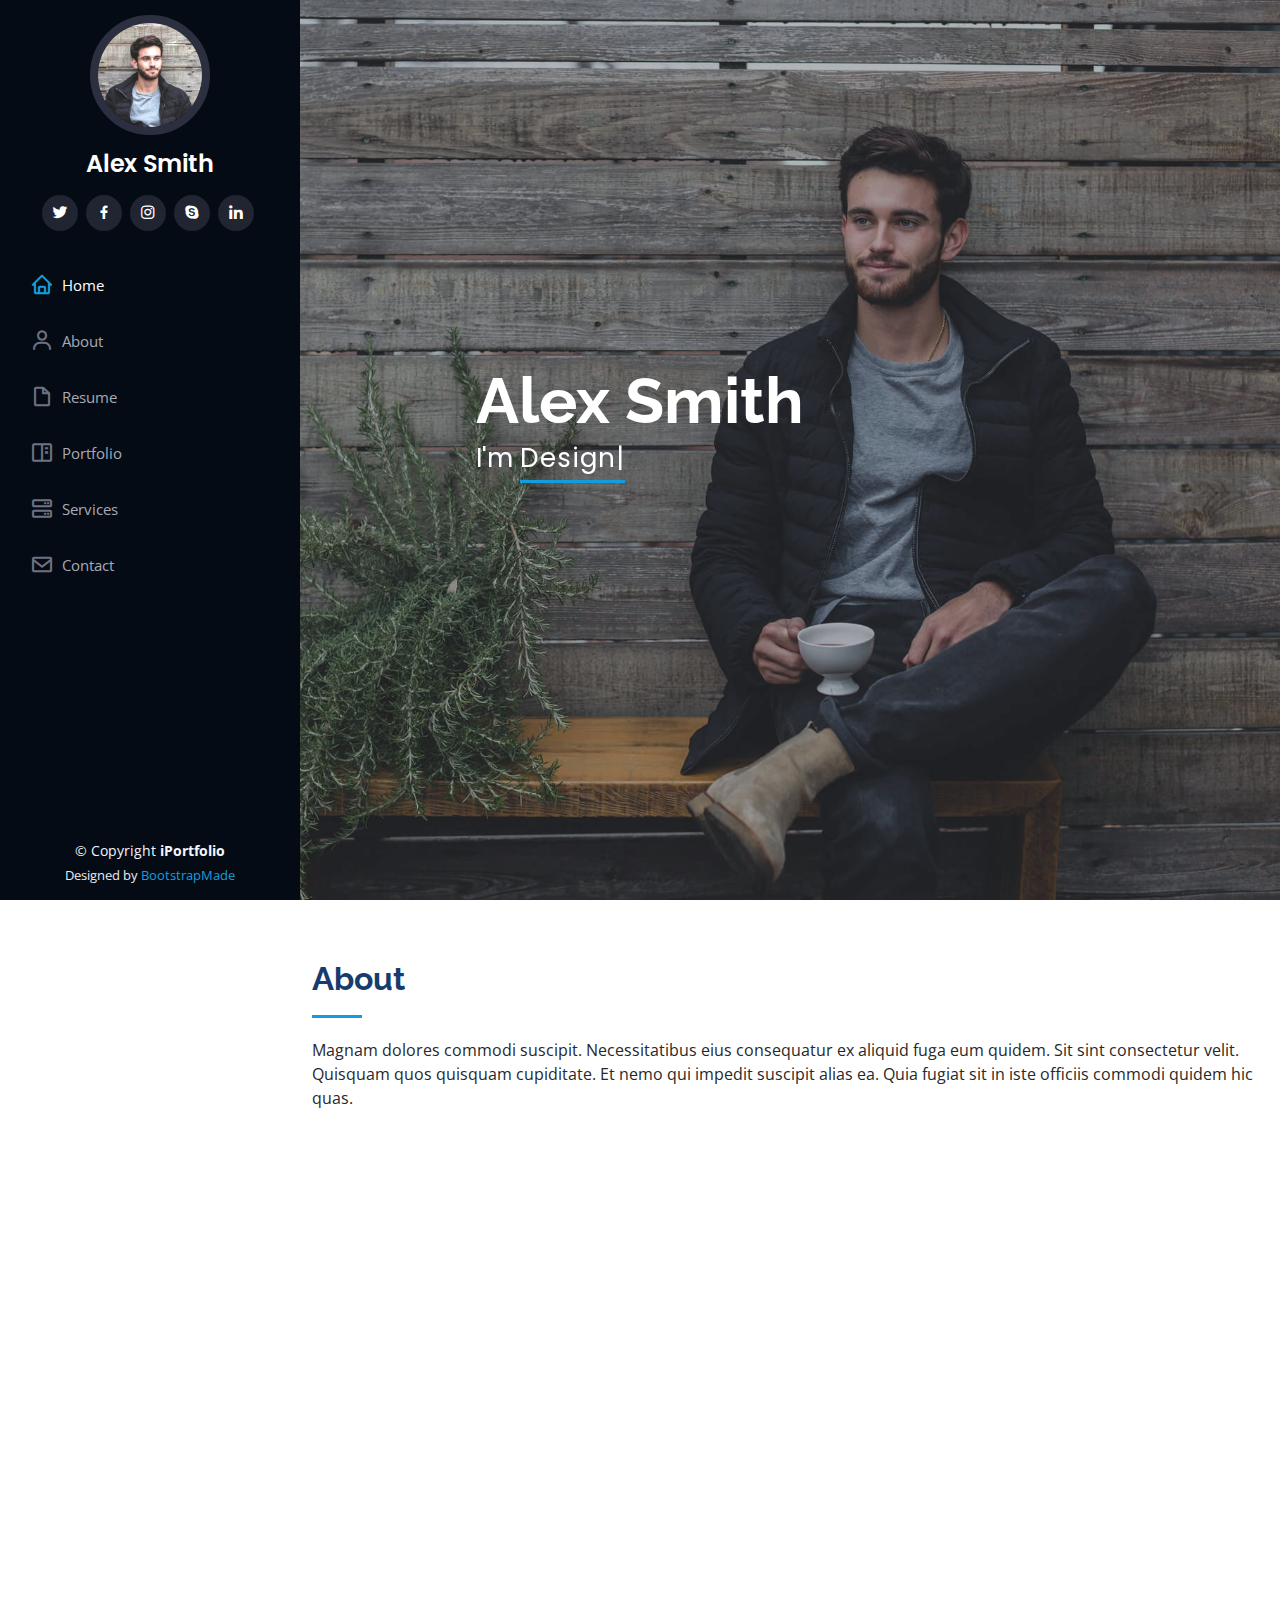
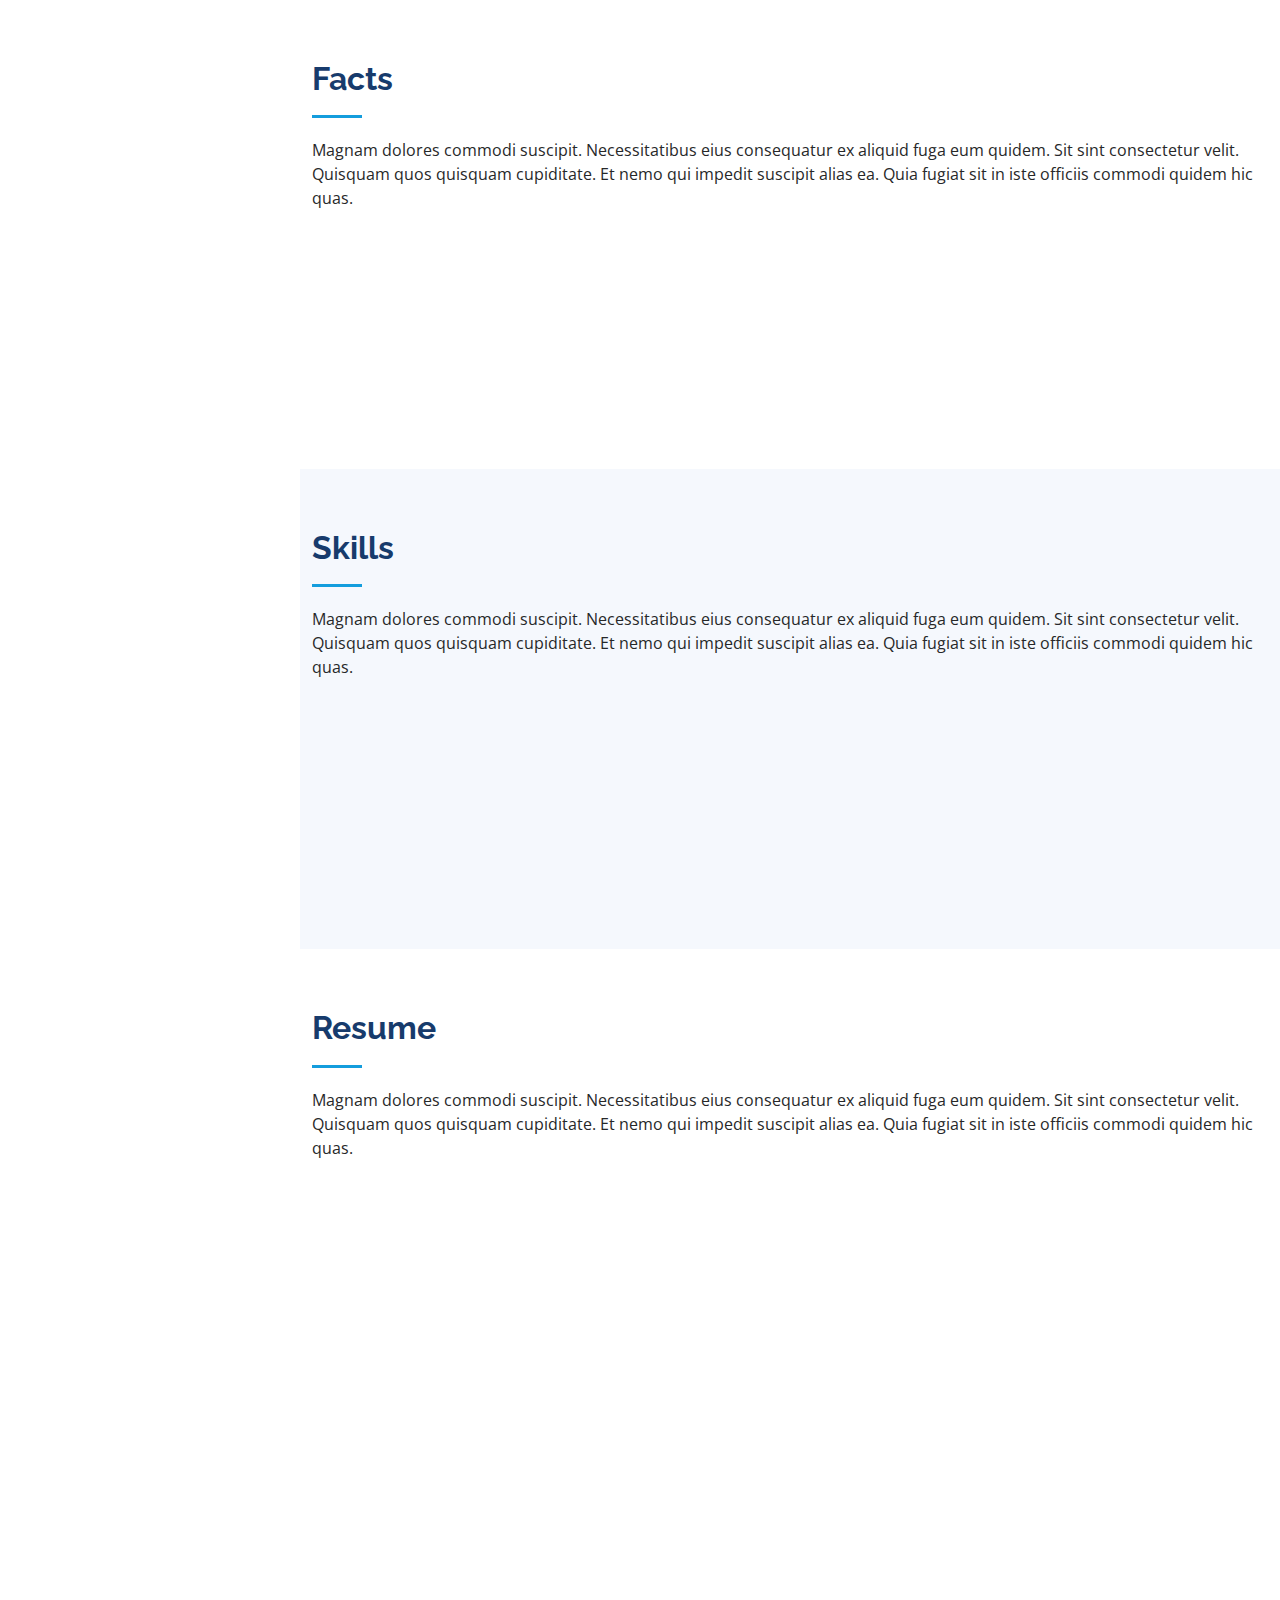
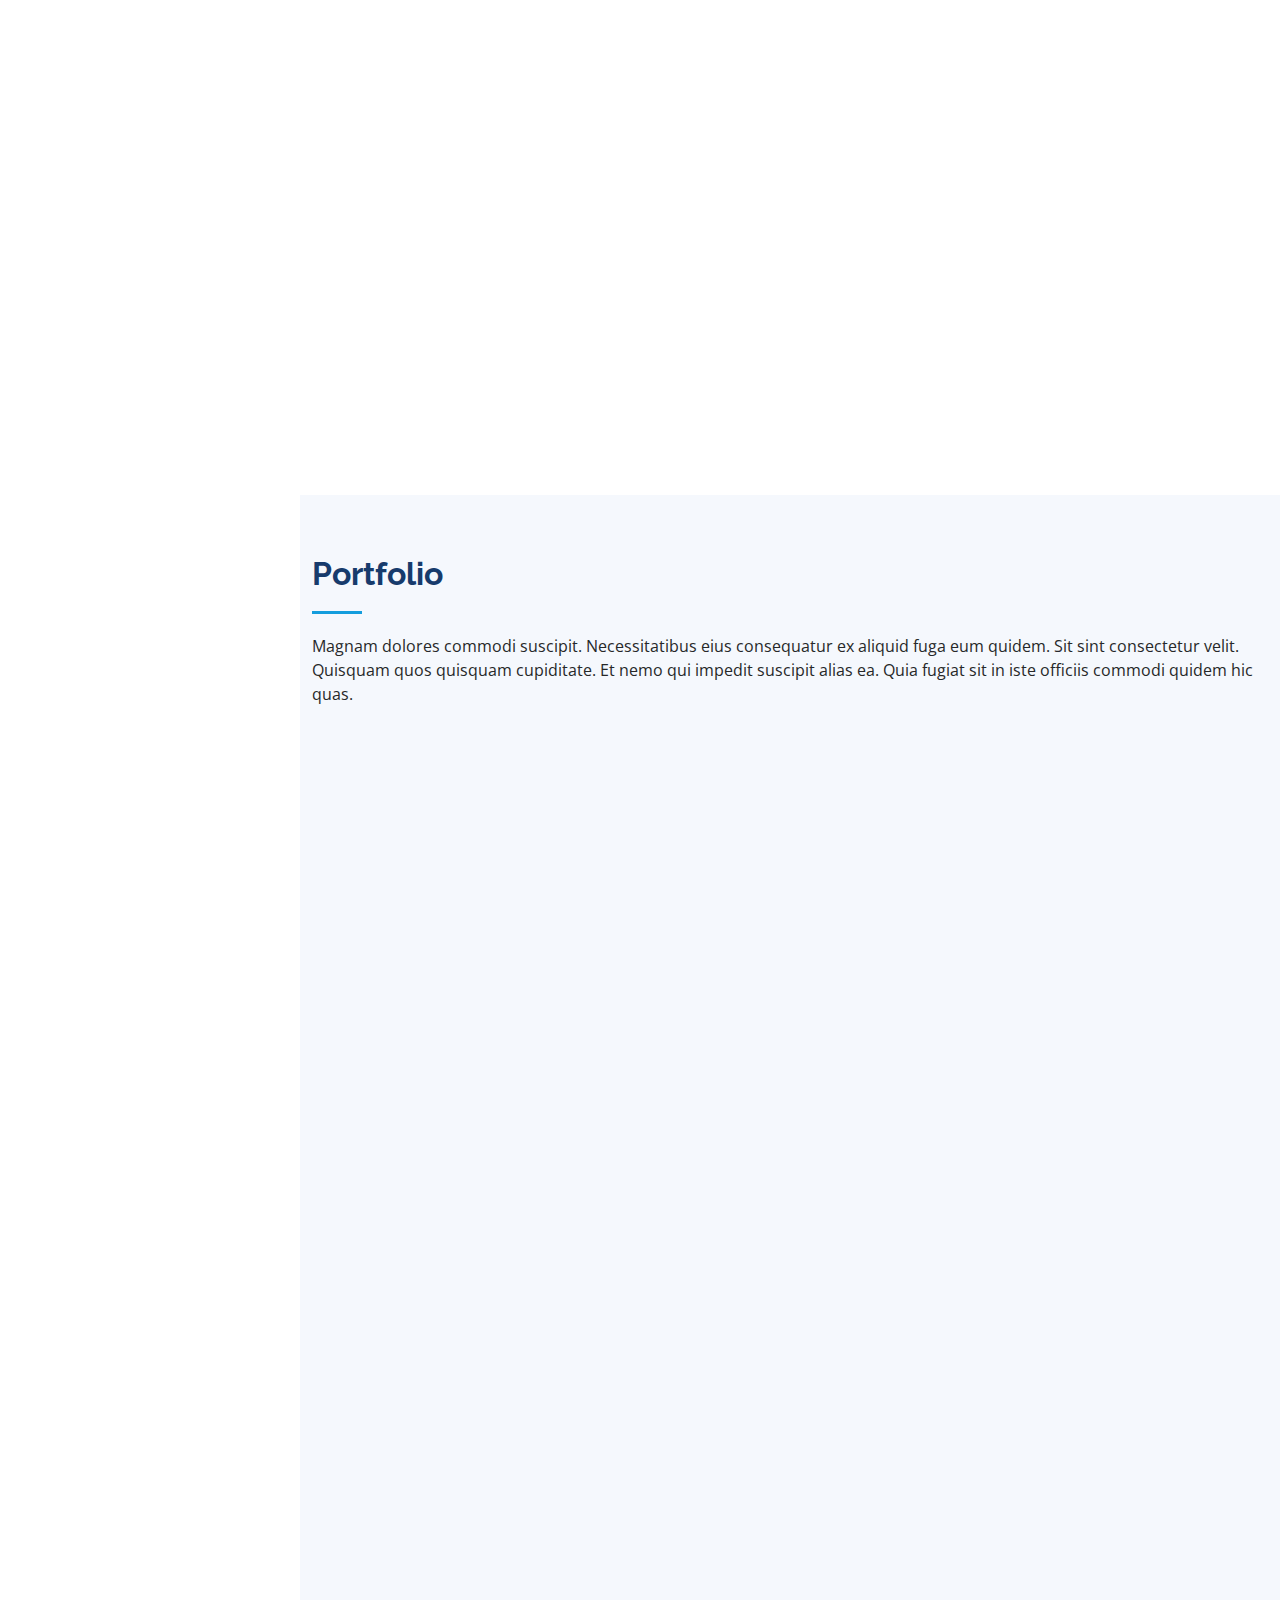
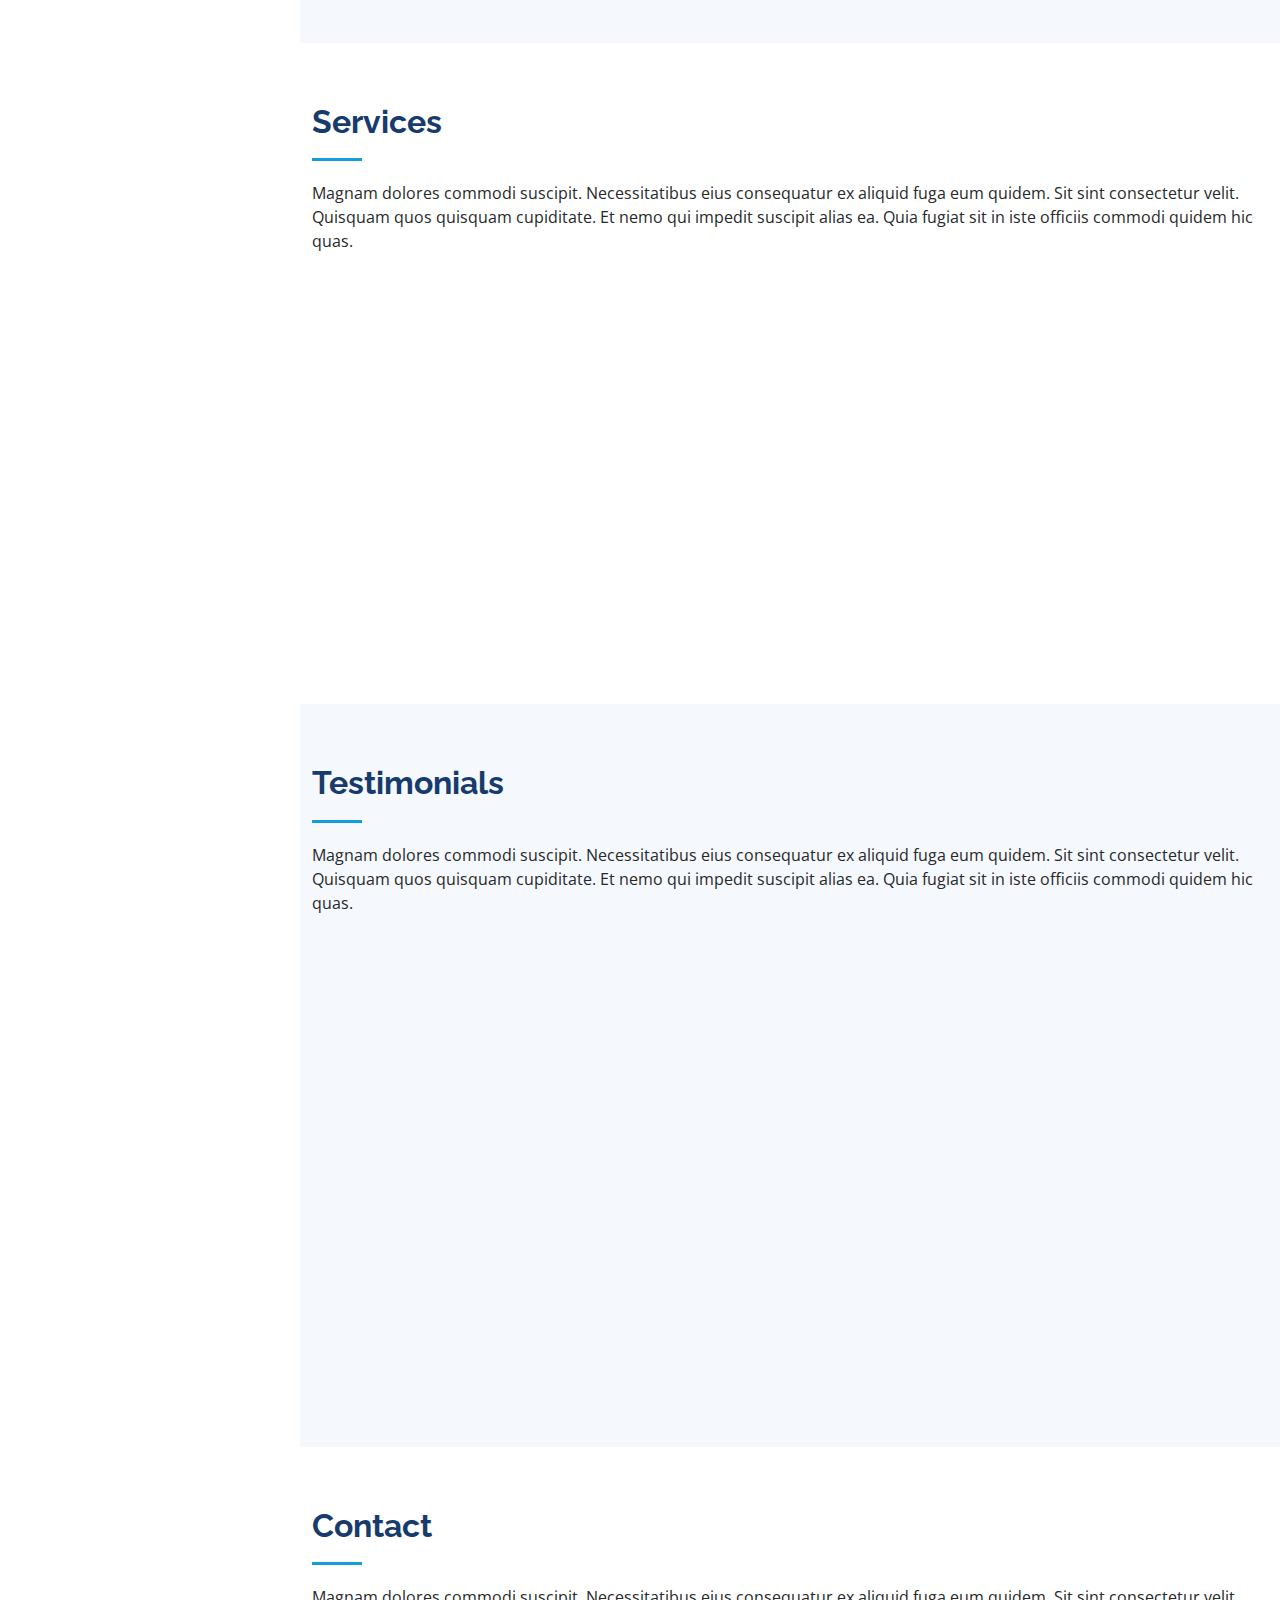
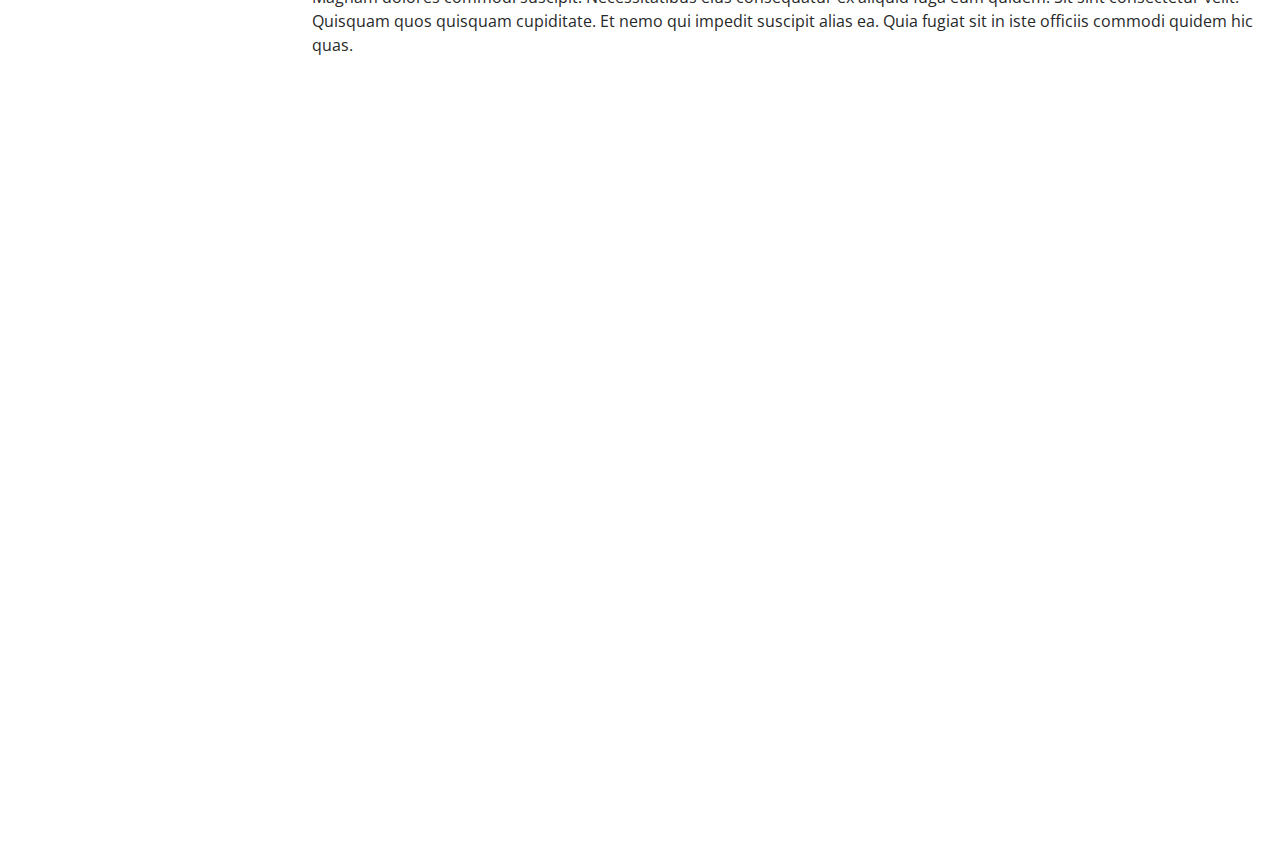
==== iPortfolio/index.html @ 609a3187 "update15" ====
<!DOCTYPE html>
<html lang="en">

<head>
  <meta charset="utf-8">
  <meta content="width=device-width, initial-scale=1.0" name="viewport">

  <title>iPortfolio Bootstrap Template - Index</title>
  <meta content="" name="description">
  <meta content="" name="keywords">

  <!-- Favicons -->
  <link href="assets/img/favicon.png" rel="icon">
  <link href="assets/img/apple-touch-icon.png" rel="apple-touch-icon">

  <!-- Google Fonts -->
  <link href="https://fonts.googleapis.com/css?family=Open+Sans:300,300i,400,400i,600,600i,700,700i|Raleway:300,300i,400,400i,500,500i,600,600i,700,700i|Poppins:300,300i,400,400i,500,500i,600,600i,700,700i" rel="stylesheet">

  <!-- Vendor CSS Files -->
  <link href="assets/vendor/aos/aos.css" rel="stylesheet">
  <link href="assets/vendor/bootstrap/css/bootstrap.min.css" rel="stylesheet">
  <link href="assets/vendor/bootstrap-icons/bootstrap-icons.css" rel="stylesheet">
  <link href="assets/vendor/boxicons/css/boxicons.min.css" rel="stylesheet">
  <link href="assets/vendor/glightbox/css/glightbox.min.css" rel="stylesheet">
  <link href="assets/vendor/swiper/swiper-bundle.min.css" rel="stylesheet">

  <!-- Template Main CSS File -->
  <link href="assets/css/style.css" rel="stylesheet">

  <!-- =======================================================
  * Template Name: iPortfolio
  * Updated: Mar 10 2023 with Bootstrap v5.2.3
  * Template URL: https://bootstrapmade.com/iportfolio-bootstrap-portfolio-websites-template/
  * Author: BootstrapMade.com
  * License: https://bootstrapmade.com/license/
  ======================================================== -->
</head>

<body>

  <!-- ======= Mobile nav toggle button ======= -->
  <i class="bi bi-list mobile-nav-toggle d-xl-none"></i>

  <!-- ======= Header ======= -->
  <header id="header">
    <div class="d-flex flex-column">

      <div class="profile">
        <img src="assets/img/profile-img.jpg" alt="" class="img-fluid rounded-circle">
        <h1 class="text-light"><a href="index.html">Alex Smith</a></h1>
        <div class="social-links mt-3 text-center">
          <a href="#" class="twitter"><i class="bx bxl-twitter"></i></a>
          <a href="#" class="facebook"><i class="bx bxl-facebook"></i></a>
          <a href="#" class="instagram"><i class="bx bxl-instagram"></i></a>
          <a href="#" class="google-plus"><i class="bx bxl-skype"></i></a>
          <a href="#" class="linkedin"><i class="bx bxl-linkedin"></i></a>
        </div>
      </div>

      <nav id="navbar" class="nav-menu navbar">
        <ul>
          <li><a href="#hero" class="nav-link scrollto active"><i class="bx bx-home"></i> <span>Home</span></a></li>
          <li><a href="#about" class="nav-link scrollto"><i class="bx bx-user"></i> <span>About</span></a></li>
          <li><a href="#resume" class="nav-link scrollto"><i class="bx bx-file-blank"></i> <span>Resume</span></a></li>
          <li><a href="#portfolio" class="nav-link scrollto"><i class="bx bx-book-content"></i> <span>Portfolio</span></a></li>
          <li><a href="#services" class="nav-link scrollto"><i class="bx bx-server"></i> <span>Services</span></a></li>
          <li><a href="#contact" class="nav-link scrollto"><i class="bx bx-envelope"></i> <span>Contact</span></a></li>
        </ul>
      </nav><!-- .nav-menu -->
    </div>
  </header><!-- End Header -->

  <!-- ======= Hero Section ======= -->
  <section id="hero" class="d-flex flex-column justify-content-center align-items-center">
    <div class="hero-container" data-aos="fade-in">
      <h1>Alex Smith</h1>
      <p>I'm <span class="typed" data-typed-items="Designer, Developer, Freelancer, Photographer"></span></p>
    </div>
  </section><!-- End Hero -->

  <main id="main">

    <!-- ======= About Section ======= -->
    <section id="about" class="about">
      <div class="container">

        <div class="section-title">
          <h2>About</h2>
          <p>Magnam dolores commodi suscipit. Necessitatibus eius consequatur ex aliquid fuga eum quidem. Sit sint consectetur velit. Quisquam quos quisquam cupiditate. Et nemo qui impedit suscipit alias ea. Quia fugiat sit in iste officiis commodi quidem hic quas.</p>
        </div>

        <div class="row">
          <div class="col-lg-4" data-aos="fade-right">
            <img src="assets/img/profile-img.jpg" class="img-fluid" alt="">
          </div>
          <div class="col-lg-8 pt-4 pt-lg-0 content" data-aos="fade-left">
            <h3>UI/UX Designer &amp; Web Developer.</h3>
            <p class="fst-italic">
              Lorem ipsum dolor sit amet, consectetur adipiscing elit, sed do eiusmod tempor incididunt ut labore et dolore
              magna aliqua.
            </p>
            <div class="row">
              <div class="col-lg-6">
                <ul>
                  <li><i class="bi bi-chevron-right"></i> <strong>Birthday:</strong> <span>1 May 1995</span></li>
                  <li><i class="bi bi-chevron-right"></i> <strong>Website:</strong> <span>www.example.com</span></li>
                  <li><i class="bi bi-chevron-right"></i> <strong>Phone:</strong> <span>+123 456 7890</span></li>
                  <li><i class="bi bi-chevron-right"></i> <strong>City:</strong> <span>New York, USA</span></li>
                </ul>
              </div>
              <div class="col-lg-6">
                <ul>
                  <li><i class="bi bi-chevron-right"></i> <strong>Age:</strong> <span>30</span></li>
                  <li><i class="bi bi-chevron-right"></i> <strong>Degree:</strong> <span>Master</span></li>
                  <li><i class="bi bi-chevron-right"></i> <strong>PhEmailone:</strong> <span>email@example.com</span></li>
                  <li><i class="bi bi-chevron-right"></i> <strong>Freelance:</strong> <span>Available</span></li>
                </ul>
              </div>
            </div>
            <p>
              Officiis eligendi itaque labore et dolorum mollitia officiis optio vero. Quisquam sunt adipisci omnis et ut. Nulla accusantium dolor incidunt officia tempore. Et eius omnis.
              Cupiditate ut dicta maxime officiis quidem quia. Sed et consectetur qui quia repellendus itaque neque. Aliquid amet quidem ut quaerat cupiditate. Ab et eum qui repellendus omnis culpa magni laudantium dolores.
            </p>
          </div>
        </div>

      </div>
    </section><!-- End About Section -->

    <!-- ======= Facts Section ======= -->
    <section id="facts" class="facts">
      <div class="container">

        <div class="section-title">
          <h2>Facts</h2>
          <p>Magnam dolores commodi suscipit. Necessitatibus eius consequatur ex aliquid fuga eum quidem. Sit sint consectetur velit. Quisquam quos quisquam cupiditate. Et nemo qui impedit suscipit alias ea. Quia fugiat sit in iste officiis commodi quidem hic quas.</p>
        </div>

        <div class="row no-gutters">

          <div class="col-lg-3 col-md-6 d-md-flex align-items-md-stretch" data-aos="fade-up">
            <div class="count-box">
              <i class="bi bi-emoji-smile"></i>
              <span data-purecounter-start="0" data-purecounter-end="232" data-purecounter-duration="1" class="purecounter"></span>
              <p><strong>Happy Clients</strong> consequuntur quae</p>
            </div>
          </div>

          <div class="col-lg-3 col-md-6 d-md-flex align-items-md-stretch" data-aos="fade-up" data-aos-delay="100">
            <div class="count-box">
              <i class="bi bi-journal-richtext"></i>
              <span data-purecounter-start="0" data-purecounter-end="521" data-purecounter-duration="1" class="purecounter"></span>
              <p><strong>Projects</strong> adipisci atque cum quia aut</p>
            </div>
          </div>

          <div class="col-lg-3 col-md-6 d-md-flex align-items-md-stretch" data-aos="fade-up" data-aos-delay="200">
            <div class="count-box">
              <i class="bi bi-headset"></i>
              <span data-purecounter-start="0" data-purecounter-end="1453" data-purecounter-duration="1" class="purecounter"></span>
              <p><strong>Hours Of Support</strong> aut commodi quaerat</p>
            </div>
          </div>

          <div class="col-lg-3 col-md-6 d-md-flex align-items-md-stretch" data-aos="fade-up" data-aos-delay="300">
            <div class="count-box">
              <i class="bi bi-people"></i>
              <span data-purecounter-start="0" data-purecounter-end="32" data-purecounter-duration="1" class="purecounter"></span>
              <p><strong>Hard Workers</strong> rerum asperiores dolor</p>
            </div>
          </div>

        </div>

      </div>
    </section><!-- End Facts Section -->

    <!-- ======= Skills Section ======= -->
    <section id="skills" class="skills section-bg">
      <div class="container">

        <div class="section-title">
          <h2>Skills</h2>
          <p>Magnam dolores commodi suscipit. Necessitatibus eius consequatur ex aliquid fuga eum quidem. Sit sint consectetur velit. Quisquam quos quisquam cupiditate. Et nemo qui impedit suscipit alias ea. Quia fugiat sit in iste officiis commodi quidem hic quas.</p>
        </div>

        <div class="row skills-content">

          <div class="col-lg-6" data-aos="fade-up">

            <div class="progress">
              <span class="skill">HTML <i class="val">100%</i></span>
              <div class="progress-bar-wrap">
                <div class="progress-bar" role="progressbar" aria-valuenow="100" aria-valuemin="0" aria-valuemax="100"></div>
              </div>
            </div>

            <div class="progress">
              <span class="skill">CSS <i class="val">90%</i></span>
              <div class="progress-bar-wrap">
                <div class="progress-bar" role="progressbar" aria-valuenow="90" aria-valuemin="0" aria-valuemax="100"></div>
              </div>
            </div>

            <div class="progress">
              <span class="skill">JavaScript <i class="val">75%</i></span>
              <div class="progress-bar-wrap">
                <div class="progress-bar" role="progressbar" aria-valuenow="75" aria-valuemin="0" aria-valuemax="100"></div>
              </div>
            </div>

          </div>

          <div class="col-lg-6" data-aos="fade-up" data-aos-delay="100">

            <div class="progress">
              <span class="skill">PHP <i class="val">80%</i></span>
              <div class="progress-bar-wrap">
                <div class="progress-bar" role="progressbar" aria-valuenow="80" aria-valuemin="0" aria-valuemax="100"></div>
              </div>
            </div>

            <div class="progress">
              <span class="skill">WordPress/CMS <i class="val">90%</i></span>
              <div class="progress-bar-wrap">
                <div class="progress-bar" role="progressbar" aria-valuenow="90" aria-valuemin="0" aria-valuemax="100"></div>
              </div>
            </div>

            <div class="progress">
              <span class="skill">Photoshop <i class="val">55%</i></span>
              <div class="progress-bar-wrap">
                <div class="progress-bar" role="progressbar" aria-valuenow="55" aria-valuemin="0" aria-valuemax="100"></div>
              </div>
            </div>

          </div>

        </div>

      </div>
    </section><!-- End Skills Section -->

    <!-- ======= Resume Section ======= -->
    <section id="resume" class="resume">
      <div class="container">

        <div class="section-title">
          <h2>Resume</h2>
          <p>Magnam dolores commodi suscipit. Necessitatibus eius consequatur ex aliquid fuga eum quidem. Sit sint consectetur velit. Quisquam quos quisquam cupiditate. Et nemo qui impedit suscipit alias ea. Quia fugiat sit in iste officiis commodi quidem hic quas.</p>
        </div>

        <div class="row">
          <div class="col-lg-6" data-aos="fade-up">
            <h3 class="resume-title">Sumary</h3>
            <div class="resume-item pb-0">
              <h4>Alex Smith</h4>
              <p><em>Innovative and deadline-driven Graphic Designer with 3+ years of experience designing and developing user-centered digital/print marketing material from initial concept to final, polished deliverable.</em></p>
              <ul>
                <li>Portland par 127,Orlando, FL</li>
                <li>(123) 456-7891</li>
                <li>alice.barkley@example.com</li>
              </ul>
            </div>

            <h3 class="resume-title">Education</h3>
            <div class="resume-item">
              <h4>Master of Fine Arts &amp; Graphic Design</h4>
              <h5>2015 - 2016</h5>
              <p><em>Rochester Institute of Technology, Rochester, NY</em></p>
              <p>Qui deserunt veniam. Et sed aliquam labore tempore sed quisquam iusto autem sit. Ea vero voluptatum qui ut dignissimos deleniti nerada porti sand markend</p>
            </div>
            <div class="resume-item">
              <h4>Bachelor of Fine Arts &amp; Graphic Design</h4>
              <h5>2010 - 2014</h5>
              <p><em>Rochester Institute of Technology, Rochester, NY</em></p>
              <p>Quia nobis sequi est occaecati aut. Repudiandae et iusto quae reiciendis et quis Eius vel ratione eius unde vitae rerum voluptates asperiores voluptatem Earum molestiae consequatur neque etlon sader mart dila</p>
            </div>
          </div>
          <div class="col-lg-6" data-aos="fade-up" data-aos-delay="100">
            <h3 class="resume-title">Professional Experience</h3>
            <div class="resume-item">
              <h4>Senior graphic design specialist</h4>
              <h5>2019 - Present</h5>
              <p><em>Experion, New York, NY </em></p>
              <ul>
                <li>Lead in the design, development, and implementation of the graphic, layout, and production communication materials</li>
                <li>Delegate tasks to the 7 members of the design team and provide counsel on all aspects of the project. </li>
                <li>Supervise the assessment of all graphic materials in order to ensure quality and accuracy of the design</li>
                <li>Oversee the efficient use of production project budgets ranging from $2,000 - $25,000</li>
              </ul>
            </div>
            <div class="resume-item">
              <h4>Graphic design specialist</h4>
              <h5>2017 - 2018</h5>
              <p><em>Stepping Stone Advertising, New York, NY</em></p>
              <ul>
                <li>Developed numerous marketing programs (logos, brochures,infographics, presentations, and advertisements).</li>
                <li>Managed up to 5 projects or tasks at a given time while under pressure</li>
                <li>Recommended and consulted with clients on the most appropriate graphic design</li>
                <li>Created 4+ design presentations and proposals a month for clients and account managers</li>
              </ul>
            </div>
          </div>
        </div>

      </div>
    </section><!-- End Resume Section -->

    <!-- ======= Portfolio Section ======= -->
    <section id="portfolio" class="portfolio section-bg">
      <div class="container">

        <div class="section-title">
          <h2>Portfolio</h2>
          <p>Magnam dolores commodi suscipit. Necessitatibus eius consequatur ex aliquid fuga eum quidem. Sit sint consectetur velit. Quisquam quos quisquam cupiditate. Et nemo qui impedit suscipit alias ea. Quia fugiat sit in iste officiis commodi quidem hic quas.</p>
        </div>

        <div class="row" data-aos="fade-up">
          <div class="col-lg-12 d-flex justify-content-center">
            <ul id="portfolio-flters">
              <li data-filter="*" class="filter-active">All</li>
              <li data-filter=".filter-app">App</li>
              <li data-filter=".filter-card">Card</li>
              <li data-filter=".filter-web">Web</li>
            </ul>
          </div>
        </div>

        <div class="row portfolio-container" data-aos="fade-up" data-aos-delay="100">

          <div class="col-lg-4 col-md-6 portfolio-item filter-app">
            <div class="portfolio-wrap">
              <img src="assets/img/portfolio/portfolio-1.jpg" class="img-fluid" alt="">
              <div class="portfolio-links">
                <a href="assets/img/portfolio/portfolio-1.jpg" data-gallery="portfolioGallery" class="portfolio-lightbox" title="App 1"><i class="bx bx-plus"></i></a>
                <a href="portfolio-details.html" title="More Details"><i class="bx bx-link"></i></a>
              </div>
            </div>
          </div>

          <div class="col-lg-4 col-md-6 portfolio-item filter-web">
            <div class="portfolio-wrap">
              <img src="assets/img/portfolio/portfolio-2.jpg" class="img-fluid" alt="">
              <div class="portfolio-links">
                <a href="assets/img/portfolio/portfolio-2.jpg" data-gallery="portfolioGallery" class="portfolio-lightbox" title="Web 3"><i class="bx bx-plus"></i></a>
                <a href="portfolio-details.html" title="More Details"><i class="bx bx-link"></i></a>
              </div>
            </div>
          </div>

          <div class="col-lg-4 col-md-6 portfolio-item filter-app">
            <div class="portfolio-wrap">
              <img src="assets/img/portfolio/portfolio-3.jpg" class="img-fluid" alt="">
              <div class="portfolio-links">
                <a href="assets/img/portfolio/portfolio-3.jpg" data-gallery="portfolioGallery" class="portfolio-lightbox" title="App 2"><i class="bx bx-plus"></i></a>
                <a href="portfolio-details.html" title="More Details"><i class="bx bx-link"></i></a>
              </div>
            </div>
          </div>

          <div class="col-lg-4 col-md-6 portfolio-item filter-card">
            <div class="portfolio-wrap">
              <img src="assets/img/portfolio/portfolio-4.jpg" class="img-fluid" alt="">
              <div class="portfolio-links">
                <a href="assets/img/portfolio/portfolio-4.jpg" data-gallery="portfolioGallery" class="portfolio-lightbox" title="Card 2"><i class="bx bx-plus"></i></a>
                <a href="portfolio-details.html" title="More Details"><i class="bx bx-link"></i></a>
              </div>
            </div>
          </div>

          <div class="col-lg-4 col-md-6 portfolio-item filter-web">
            <div class="portfolio-wrap">
              <img src="assets/img/portfolio/portfolio-5.jpg" class="img-fluid" alt="">
              <div class="portfolio-links">
                <a href="assets/img/portfolio/portfolio-5.jpg" data-gallery="portfolioGallery" class="portfolio-lightbox" title="Web 2"><i class="bx bx-plus"></i></a>
                <a href="portfolio-details.html" title="More Details"><i class="bx bx-link"></i></a>
              </div>
            </div>
          </div>

          <div class="col-lg-4 col-md-6 portfolio-item filter-app">
            <div class="portfolio-wrap">
              <img src="assets/img/portfolio/portfolio-6.jpg" class="img-fluid" alt="">
              <div class="portfolio-links">
                <a href="assets/img/portfolio/portfolio-6.jpg" data-gallery="portfolioGallery" class="portfolio-lightbox" title="App 3"><i class="bx bx-plus"></i></a>
                <a href="portfolio-details.html" title="More Details"><i class="bx bx-link"></i></a>
              </div>
            </div>
          </div>

          <div class="col-lg-4 col-md-6 portfolio-item filter-card">
            <div class="portfolio-wrap">
              <img src="assets/img/portfolio/portfolio-7.jpg" class="img-fluid" alt="">
              <div class="portfolio-links">
                <a href="assets/img/portfolio/portfolio-7.jpg" data-gallery="portfolioGallery" class="portfolio-lightbox" title="Card 1"><i class="bx bx-plus"></i></a>
                <a href="portfolio-details.html" title="More Details"><i class="bx bx-link"></i></a>
              </div>
            </div>
          </div>

          <div class="col-lg-4 col-md-6 portfolio-item filter-card">
            <div class="portfolio-wrap">
              <img src="assets/img/portfolio/portfolio-8.jpg" class="img-fluid" alt="">
              <div class="portfolio-links">
                <a href="assets/img/portfolio/portfolio-8.jpg" data-gallery="portfolioGallery" class="portfolio-lightbox" title="Card 3"><i class="bx bx-plus"></i></a>
                <a href="portfolio-details.html" title="More Details"><i class="bx bx-link"></i></a>
              </div>
            </div>
          </div>

          <div class="col-lg-4 col-md-6 portfolio-item filter-web">
            <div class="portfolio-wrap">
              <img src="assets/img/portfolio/portfolio-9.jpg" class="img-fluid" alt="">
              <div class="portfolio-links">
                <a href="assets/img/portfolio/portfolio-9.jpg" data-gallery="portfolioGallery" class="portfolio-lightbox" title="Web 3"><i class="bx bx-plus"></i></a>
                <a href="portfolio-details.html" title="More Details"><i class="bx bx-link"></i></a>
              </div>
            </div>
          </div>

        </div>

      </div>
    </section><!-- End Portfolio Section -->

    <!-- ======= Services Section ======= -->
    <section id="services" class="services">
      <div class="container">

        <div class="section-title">
          <h2>Services</h2>
          <p>Magnam dolores commodi suscipit. Necessitatibus eius consequatur ex aliquid fuga eum quidem. Sit sint consectetur velit. Quisquam quos quisquam cupiditate. Et nemo qui impedit suscipit alias ea. Quia fugiat sit in iste officiis commodi quidem hic quas.</p>
        </div>

        <div class="row">
          <div class="col-lg-4 col-md-6 icon-box" data-aos="fade-up">
            <div class="icon"><i class="bi bi-briefcase"></i></div>
            <h4 class="title"><a href="">Lorem Ipsum</a></h4>
            <p class="description">Voluptatum deleniti atque corrupti quos dolores et quas molestias excepturi sint occaecati cupiditate non provident</p>
          </div>
          <div class="col-lg-4 col-md-6 icon-box" data-aos="fade-up" data-aos-delay="100">
            <div class="icon"><i class="bi bi-card-checklist"></i></div>
            <h4 class="title"><a href="">Dolor Sitema</a></h4>
            <p class="description">Minim veniam, quis nostrud exercitation ullamco laboris nisi ut aliquip ex ea commodo consequat tarad limino ata</p>
          </div>
          <div class="col-lg-4 col-md-6 icon-box" data-aos="fade-up" data-aos-delay="200">
            <div class="icon"><i class="bi bi-bar-chart"></i></div>
            <h4 class="title"><a href="">Sed ut perspiciatis</a></h4>
            <p class="description">Duis aute irure dolor in reprehenderit in voluptate velit esse cillum dolore eu fugiat nulla pariatur</p>
          </div>
          <div class="col-lg-4 col-md-6 icon-box" data-aos="fade-up" data-aos-delay="300">
            <div class="icon"><i class="bi bi-binoculars"></i></div>
            <h4 class="title"><a href="">Magni Dolores</a></h4>
            <p class="description">Excepteur sint occaecat cupidatat non proident, sunt in culpa qui officia deserunt mollit anim id est laborum</p>
          </div>
          <div class="col-lg-4 col-md-6 icon-box" data-aos="fade-up" data-aos-delay="400">
            <div class="icon"><i class="bi bi-brightness-high"></i></div>
            <h4 class="title"><a href="">Nemo Enim</a></h4>
            <p class="description">At vero eos et accusamus et iusto odio dignissimos ducimus qui blanditiis praesentium voluptatum deleniti atque</p>
          </div>
          <div class="col-lg-4 col-md-6 icon-box" data-aos="fade-up" data-aos-delay="500">
            <div class="icon"><i class="bi bi-calendar4-week"></i></div>
            <h4 class="title"><a href="">Eiusmod Tempor</a></h4>
            <p class="description">Et harum quidem rerum facilis est et expedita distinctio. Nam libero tempore, cum soluta nobis est eligendi</p>
          </div>
        </div>

      </div>
    </section><!-- End Services Section -->

    <!-- ======= Testimonials Section ======= -->
    <section id="testimonials" class="testimonials section-bg">
      <div class="container">

        <div class="section-title">
          <h2>Testimonials</h2>
          <p>Magnam dolores commodi suscipit. Necessitatibus eius consequatur ex aliquid fuga eum quidem. Sit sint consectetur velit. Quisquam quos quisquam cupiditate. Et nemo qui impedit suscipit alias ea. Quia fugiat sit in iste officiis commodi quidem hic quas.</p>
        </div>

        <div class="testimonials-slider swiper" data-aos="fade-up" data-aos-delay="100">
          <div class="swiper-wrapper">

            <div class="swiper-slide">
              <div class="testimonial-item" data-aos="fade-up">
                <p>
                  <i class="bx bxs-quote-alt-left quote-icon-left"></i>
                  Proin iaculis purus consequat sem cure digni ssim donec porttitora entum suscipit rhoncus. Accusantium quam, ultricies eget id, aliquam eget nibh et. Maecen aliquam, risus at semper.
                  <i class="bx bxs-quote-alt-right quote-icon-right"></i>
                </p>
                <img src="assets/img/testimonials/testimonials-1.jpg" class="testimonial-img" alt="">
                <h3>Saul Goodman</h3>
                <h4>Ceo &amp; Founder</h4>
              </div>
            </div><!-- End testimonial item -->

            <div class="swiper-slide">
              <div class="testimonial-item" data-aos="fade-up" data-aos-delay="100">
                <p>
                  <i class="bx bxs-quote-alt-left quote-icon-left"></i>
                  Export tempor illum tamen malis malis eram quae irure esse labore quem cillum quid cillum eram malis quorum velit fore eram velit sunt aliqua noster fugiat irure amet legam anim culpa.
                  <i class="bx bxs-quote-alt-right quote-icon-right"></i>
                </p>
                <img src="assets/img/testimonials/testimonials-2.jpg" class="testimonial-img" alt="">
                <h3>Sara Wilsson</h3>
                <h4>Designer</h4>
              </div>
            </div><!-- End testimonial item -->

            <div class="swiper-slide">
              <div class="testimonial-item" data-aos="fade-up" data-aos-delay="200">
                <p>
                  <i class="bx bxs-quote-alt-left quote-icon-left"></i>
                  Enim nisi quem export duis labore cillum quae magna enim sint quorum nulla quem veniam duis minim tempor labore quem eram duis noster aute amet eram fore quis sint minim.
                  <i class="bx bxs-quote-alt-right quote-icon-right"></i>
                </p>
                <img src="assets/img/testimonials/testimonials-3.jpg" class="testimonial-img" alt="">
                <h3>Jena Karlis</h3>
                <h4>Store Owner</h4>
              </div>
            </div><!-- End testimonial item -->

            <div class="swiper-slide">
              <div class="testimonial-item" data-aos="fade-up" data-aos-delay="300">
                <p>
                  <i class="bx bxs-quote-alt-left quote-icon-left"></i>
                  Fugiat enim eram quae cillum dolore dolor amet nulla culpa multos export minim fugiat minim velit minim dolor enim duis veniam ipsum anim magna sunt elit fore quem dolore labore illum veniam.
                  <i class="bx bxs-quote-alt-right quote-icon-right"></i>
                </p>
                <img src="assets/img/testimonials/testimonials-4.jpg" class="testimonial-img" alt="">
                <h3>Matt Brandon</h3>
                <h4>Freelancer</h4>
              </div>
            </div><!-- End testimonial item -->

            <div class="swiper-slide">
              <div class="testimonial-item" data-aos="fade-up" data-aos-delay="400">
                <p>
                  <i class="bx bxs-quote-alt-left quote-icon-left"></i>
                  Quis quorum aliqua sint quem legam fore sunt eram irure aliqua veniam tempor noster veniam enim culpa labore duis sunt culpa nulla illum cillum fugiat legam esse veniam culpa fore nisi cillum quid.
                  <i class="bx bxs-quote-alt-right quote-icon-right"></i>
                </p>
                <img src="assets/img/testimonials/testimonials-5.jpg" class="testimonial-img" alt="">
                <h3>John Larson</h3>
                <h4>Entrepreneur</h4>
              </div>
            </div><!-- End testimonial item -->

          </div>
          <div class="swiper-pagination"></div>
        </div>

      </div>
    </section><!-- End Testimonials Section -->

    <!-- ======= Contact Section ======= -->
    <section id="contact" class="contact">
      <div class="container">

        <div class="section-title">
          <h2>Contact</h2>
          <p>Magnam dolores commodi suscipit. Necessitatibus eius consequatur ex aliquid fuga eum quidem. Sit sint consectetur velit. Quisquam quos quisquam cupiditate. Et nemo qui impedit suscipit alias ea. Quia fugiat sit in iste officiis commodi quidem hic quas.</p>
        </div>

        <div class="row" data-aos="fade-in">

          <div class="col-lg-5 d-flex align-items-stretch">
            <div class="info">
              <div class="address">
                <i class="bi bi-geo-alt"></i>
                <h4>Location:</h4>
                <p>A108 Adam Street, New York, NY 535022</p>
              </div>

              <div class="email">
                <i class="bi bi-envelope"></i>
                <h4>Email:</h4>
                <p>info@example.com</p>
              </div>

              <div class="phone">
                <i class="bi bi-phone"></i>
                <h4>Call:</h4>
                <p>+1 5589 55488 55s</p>
              </div>

              <iframe src="https://www.google.com/maps/embed?pb=!1m14!1m8!1m3!1d12097.433213460943!2d-74.0062269!3d40.7101282!3m2!1i1024!2i768!4f13.1!3m3!1m2!1s0x0%3A0xb89d1fe6bc499443!2sDowntown+Conference+Center!5e0!3m2!1smk!2sbg!4v1539943755621" frameborder="0" style="border:0; width: 100%; height: 290px;" allowfullscreen></iframe>
            </div>

          </div>

          <div class="col-lg-7 mt-5 mt-lg-0 d-flex align-items-stretch">
            <form action="forms/contact.php" method="post" role="form" class="php-email-form">
              <div class="row">
                <div class="form-group col-md-6">
                  <label for="name">Your Name</label>
                  <input type="text" name="name" class="form-control" id="name" required>
                </div>
                <div class="form-group col-md-6">
                  <label for="name">Your Email</label>
                  <input type="email" class="form-control" name="email" id="email" required>
                </div>
              </div>
              <div class="form-group">
                <label for="name">Subject</label>
                <input type="text" class="form-control" name="subject" id="subject" required>
              </div>
              <div class="form-group">
                <label for="name">Message</label>
                <textarea class="form-control" name="message" rows="10" required></textarea>
              </div>
              <div class="my-3">
                <div class="loading">Loading</div>
                <div class="error-message"></div>
                <div class="sent-message">Your message has been sent. Thank you!</div>
              </div>
              <div class="text-center"><button type="submit">Send Message</button></div>
            </form>
          </div>

        </div>

      </div>
    </section><!-- End Contact Section -->

  </main><!-- End #main -->

  <!-- ======= Footer ======= -->
  <footer id="footer">
    <div class="container">
      <div class="copyright">
        &copy; Copyright <strong><span>iPortfolio</span></strong>
      </div>
      <div class="credits">
        <!-- All the links in the footer should remain intact. -->
        <!-- You can delete the links only if you purchased the pro version. -->
        <!-- Licensing information: https://bootstrapmade.com/license/ -->
        <!-- Purchase the pro version with working PHP/AJAX contact form: https://bootstrapmade.com/iportfolio-bootstrap-portfolio-websites-template/ -->
        Designed by <a href="https://bootstrapmade.com/">BootstrapMade</a>
      </div>
    </div>
  </footer><!-- End  Footer -->

  <a href="#" class="back-to-top d-flex align-items-center justify-content-center"><i class="bi bi-arrow-up-short"></i></a>

  <!-- Vendor JS Files -->
  <script src="assets/vendor/purecounter/purecounter_vanilla.js"></script>
  <script src="assets/vendor/aos/aos.js"></script>
  <script src="assets/vendor/bootstrap/js/bootstrap.bundle.min.js"></script>
  <script src="assets/vendor/glightbox/js/glightbox.min.js"></script>
  <script src="assets/vendor/isotope-layout/isotope.pkgd.min.js"></script>
  <script src="assets/vendor/swiper/swiper-bundle.min.js"></script>
  <script src="assets/vendor/typed.js/typed.min.js"></script>
  <script src="assets/vendor/waypoints/noframework.waypoints.js"></script>
  <script src="assets/vendor/php-email-form/validate.js"></script>

  <!-- Template Main JS File -->
  <script src="assets/js/main.js"></script>

</body>

</html>
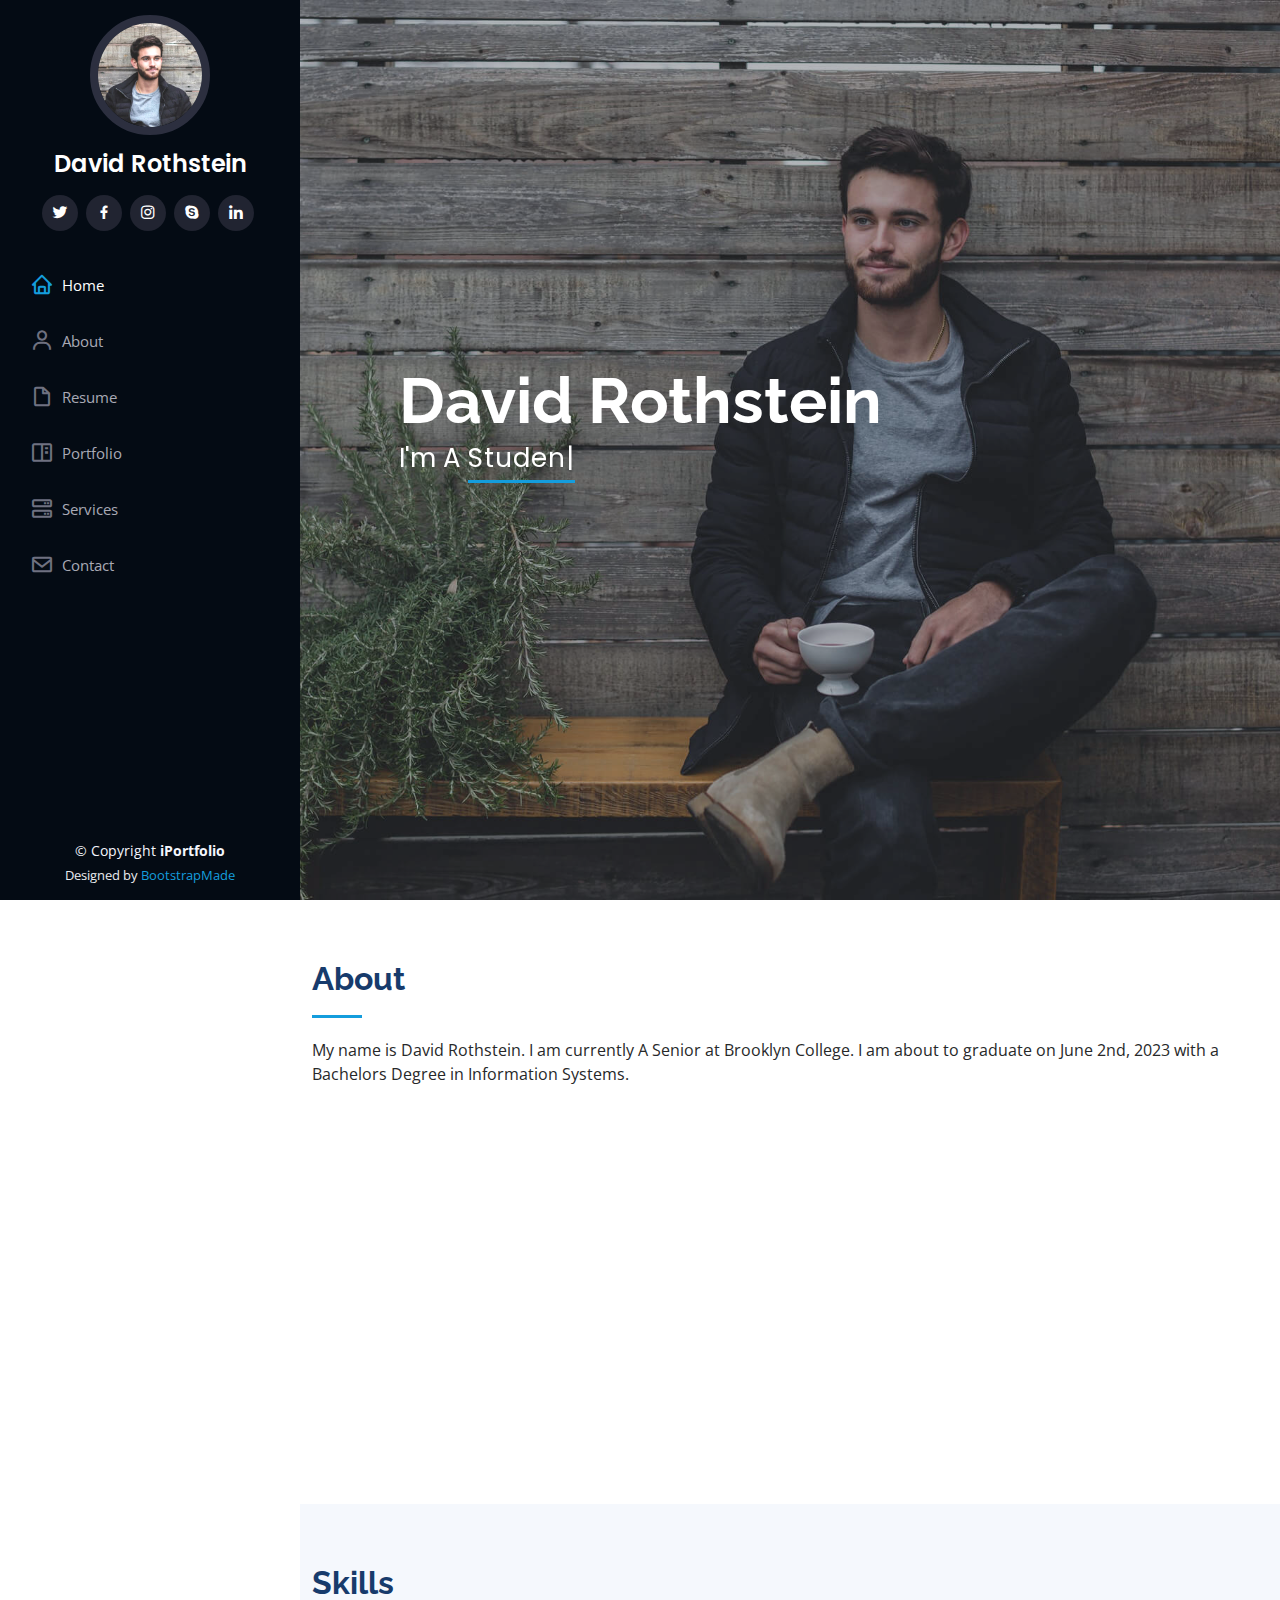
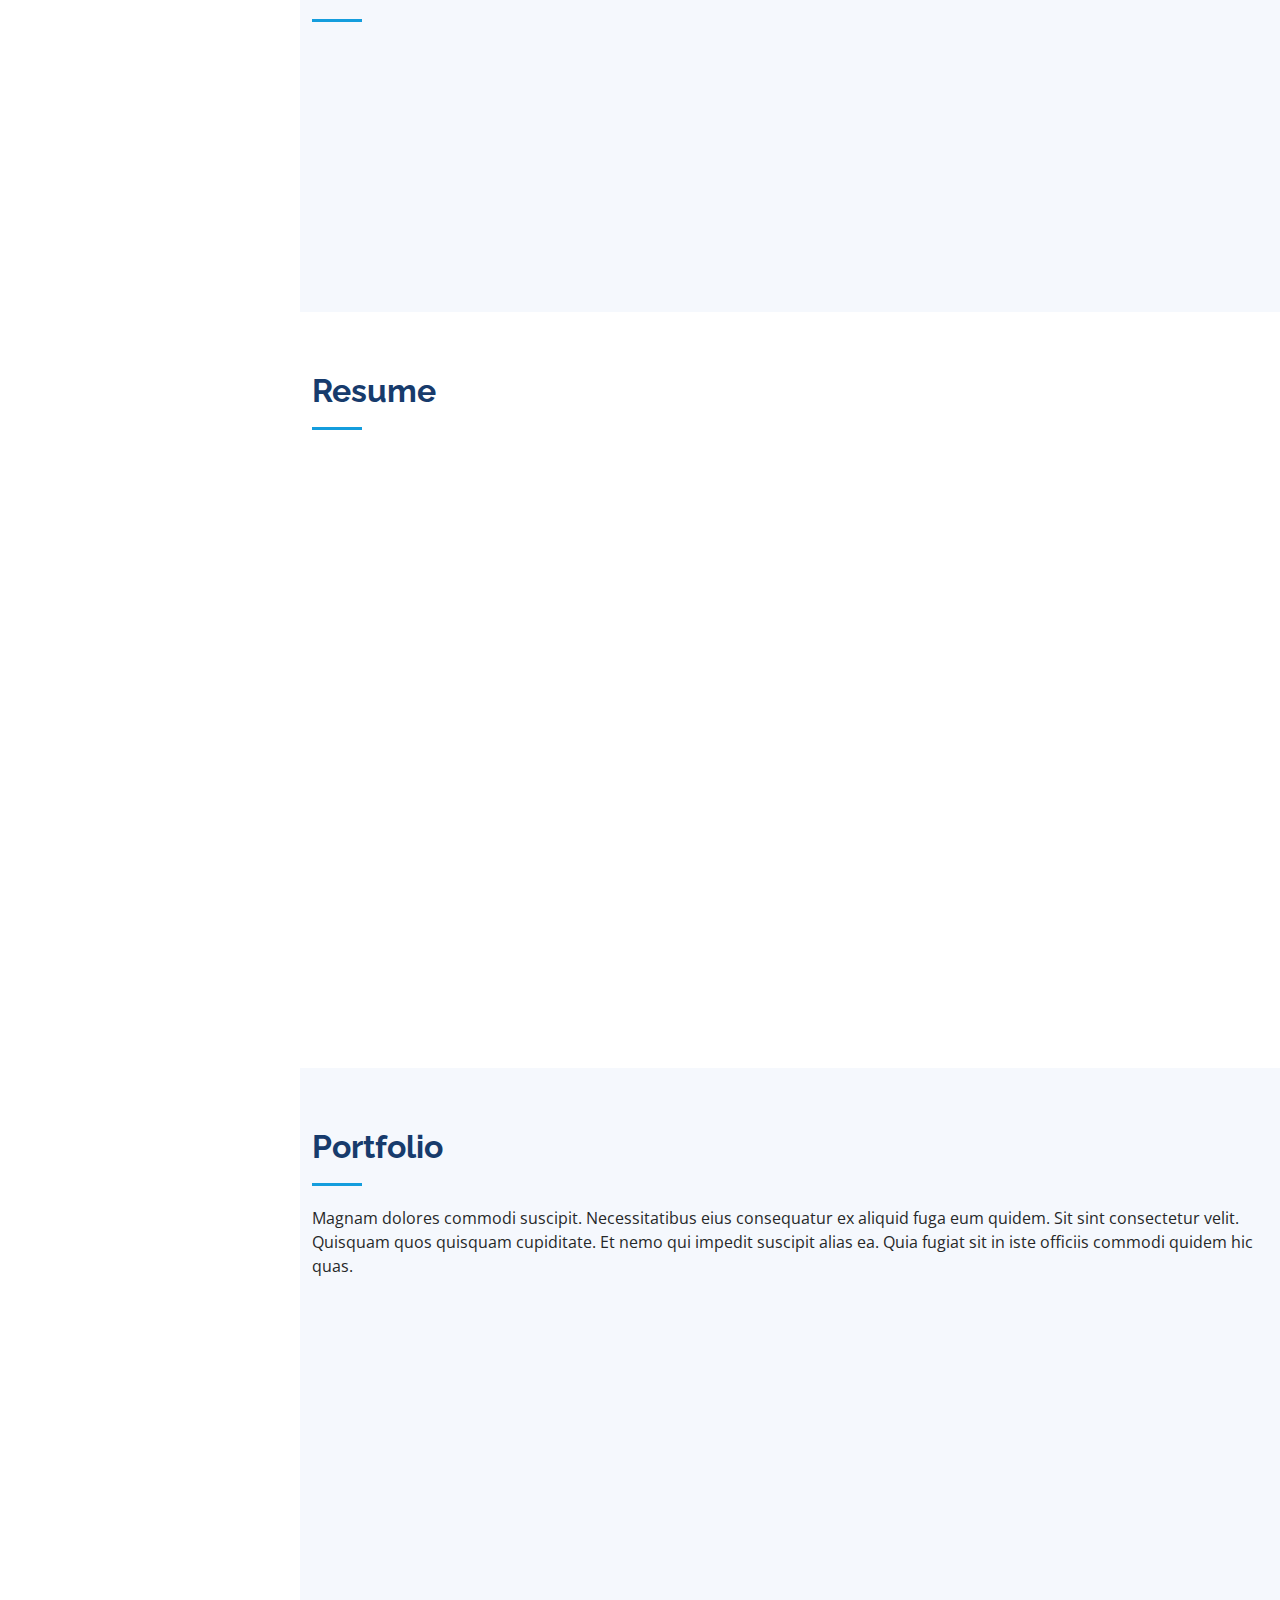
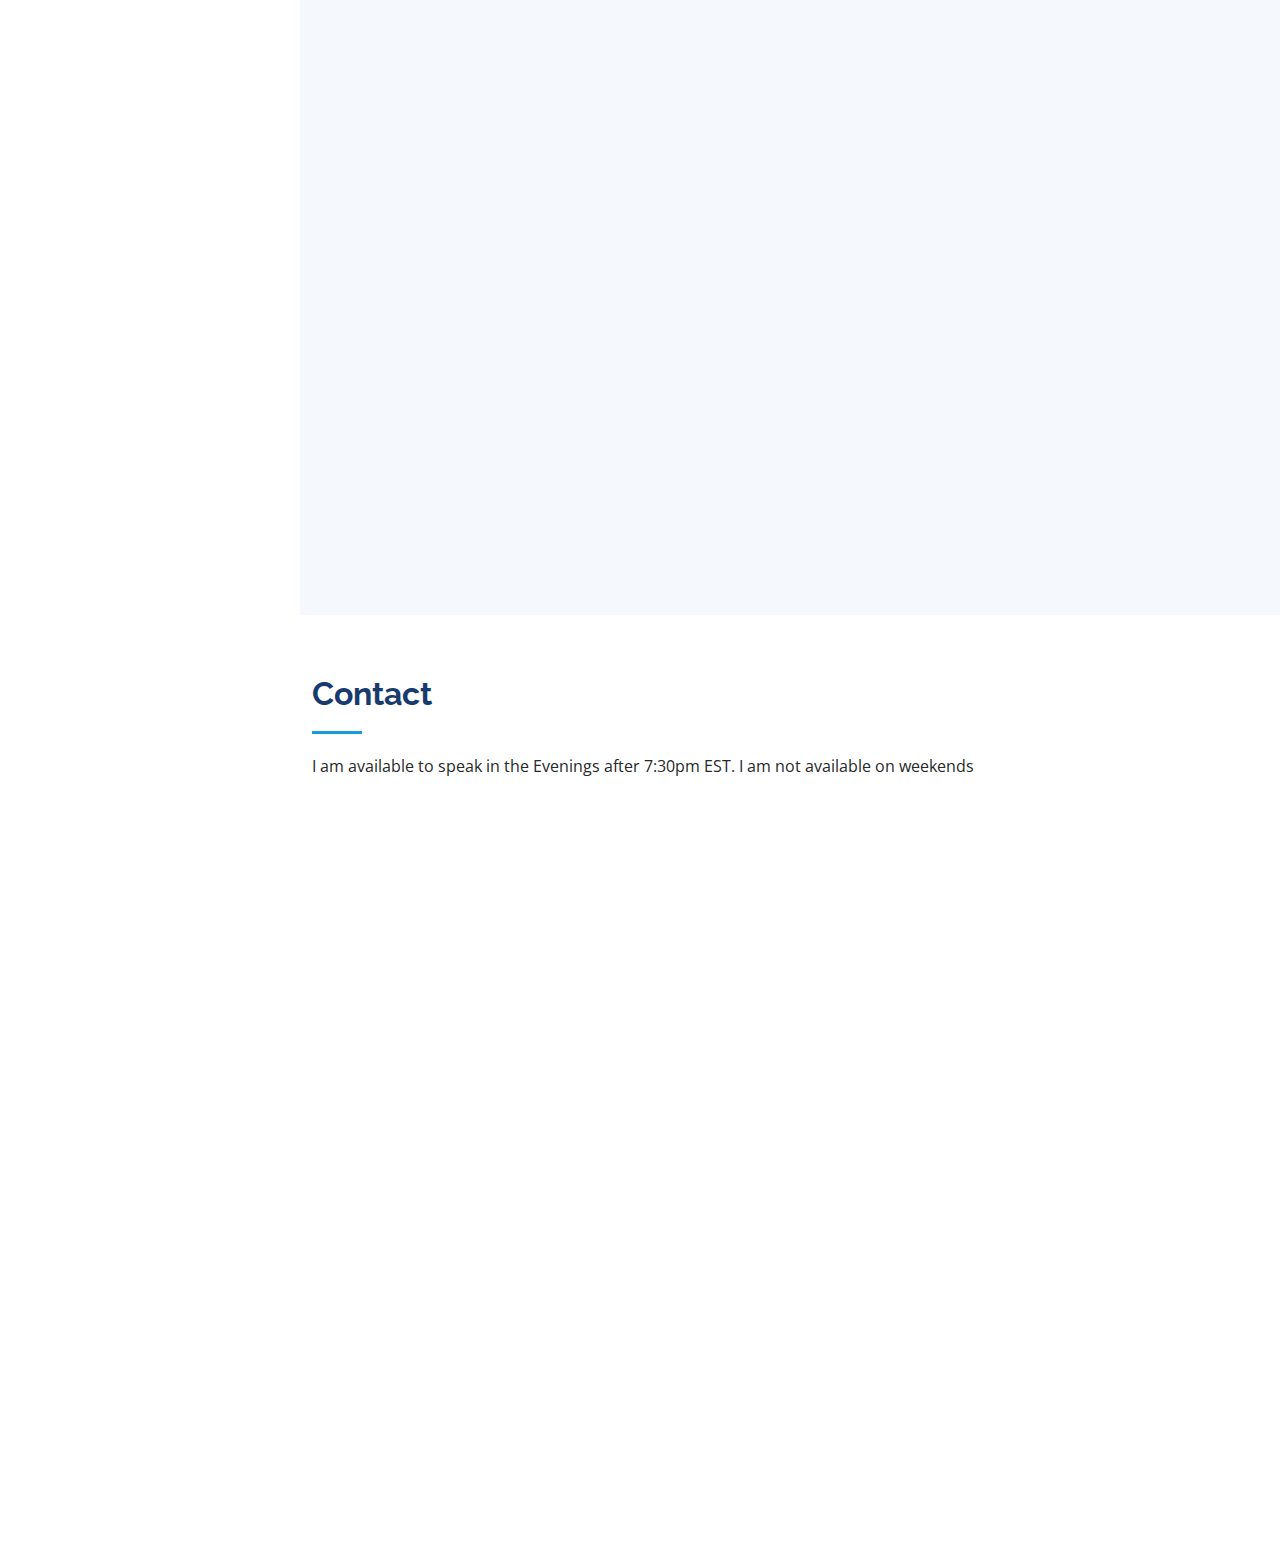
==== commit 6cddf05c: "update16" ====
--- a/iPortfolio/index.html
+++ b/iPortfolio/index.html
@@ -29,7 +29,7 @@
 
   <!-- =======================================================
   * Template Name: iPortfolio
-  * Updated: Mar 10 2023 with Bootstrap v5.2.3
+  * Updated: Mar 10 2023 with Bootstrap v5.2.3
   * Template URL: https://bootstrapmade.com/iportfolio-bootstrap-portfolio-websites-template/
   * Author: BootstrapMade.com
   * License: https://bootstrapmade.com/license/
@@ -47,7 +47,7 @@
 
       <div class="profile">
         <img src="assets/img/profile-img.jpg" alt="" class="img-fluid rounded-circle">
-        <h1 class="text-light"><a href="index.html">Alex Smith</a></h1>
+        <h1 class="text-light"><a href="index.html">David Rothstein</a></h1>
         <div class="social-links mt-3 text-center">
           <a href="#" class="twitter"><i class="bx bxl-twitter"></i></a>
           <a href="#" class="facebook"><i class="bx bxl-facebook"></i></a>
@@ -73,8 +73,8 @@
   <!-- ======= Hero Section ======= -->
   <section id="hero" class="d-flex flex-column justify-content-center align-items-center">
     <div class="hero-container" data-aos="fade-in">
-      <h1>Alex Smith</h1>
-      <p>I'm <span class="typed" data-typed-items="Designer, Developer, Freelancer, Photographer"></span></p>
+      <h1>David Rothstein</h1>
+      <p>I'm A <span class="typed" data-typed-items="Student, Sneaker Collector, Gamer"></span></p>
     </div>
   </section><!-- End Hero -->
 
@@ -86,7 +86,7 @@
 
         <div class="section-title">
           <h2>About</h2>
-          <p>Magnam dolores commodi suscipit. Necessitatibus eius consequatur ex aliquid fuga eum quidem. Sit sint consectetur velit. Quisquam quos quisquam cupiditate. Et nemo qui impedit suscipit alias ea. Quia fugiat sit in iste officiis commodi quidem hic quas.</p>
+          <p>My name is David Rothstein. I am currently A Senior at Brooklyn College. I am about to graduate on June 2nd, 2023 with a Bachelors Degree in Information Systems.</p>
         </div>
 
         <div class="row">
@@ -94,86 +94,36 @@
             <img src="assets/img/profile-img.jpg" class="img-fluid" alt="">
           </div>
           <div class="col-lg-8 pt-4 pt-lg-0 content" data-aos="fade-left">
-            <h3>UI/UX Designer &amp; Web Developer.</h3>
+            <h3>Student &amp; Data Entry.</h3>
             <p class="fst-italic">
-              Lorem ipsum dolor sit amet, consectetur adipiscing elit, sed do eiusmod tempor incididunt ut labore et dolore
-              magna aliqua.
+              I am working towards becoming a Data Analyst.
             </p>
             <div class="row">
               <div class="col-lg-6">
                 <ul>
-                  <li><i class="bi bi-chevron-right"></i> <strong>Birthday:</strong> <span>1 May 1995</span></li>
-                  <li><i class="bi bi-chevron-right"></i> <strong>Website:</strong> <span>www.example.com</span></li>
-                  <li><i class="bi bi-chevron-right"></i> <strong>Phone:</strong> <span>+123 456 7890</span></li>
+                  <li><i class="bi bi-chevron-right"></i> <strong>Birthday:</strong> <span>26 May 2000</span></li>
+                  <li><i class="bi bi-chevron-right"></i> <strong>Website:</strong> <span>https://drothstein00.github.io/CISC-3610/index.html</span></li>
+                  <li><i class="bi bi-chevron-right"></i> <strong>Phone:</strong> <span>+917 *** ****</span></li>
                   <li><i class="bi bi-chevron-right"></i> <strong>City:</strong> <span>New York, USA</span></li>
                 </ul>
               </div>
               <div class="col-lg-6">
                 <ul>
-                  <li><i class="bi bi-chevron-right"></i> <strong>Age:</strong> <span>30</span></li>
-                  <li><i class="bi bi-chevron-right"></i> <strong>Degree:</strong> <span>Master</span></li>
-                  <li><i class="bi bi-chevron-right"></i> <strong>PhEmailone:</strong> <span>email@example.com</span></li>
-                  <li><i class="bi bi-chevron-right"></i> <strong>Freelance:</strong> <span>Available</span></li>
+                  <li><i class="bi bi-chevron-right"></i> <strong>Age:</strong> <span>22</span></li>
+                  <li><i class="bi bi-chevron-right"></i> <strong>Degree:</strong> <span>Bachelors</span></li>
+                  <li><i class="bi bi-chevron-right"></i> <strong>Email:</strong> <span>drothstein00@gmail.com</span></li>
+                  <li><i class="bi bi-chevron-right"></i> <strong>Part Time:</strong> <span>Data Entry</span></li>
                 </ul>
               </div>
             </div>
             <p>
-              Officiis eligendi itaque labore et dolorum mollitia officiis optio vero. Quisquam sunt adipisci omnis et ut. Nulla accusantium dolor incidunt officia tempore. Et eius omnis.
-              Cupiditate ut dicta maxime officiis quidem quia. Sed et consectetur qui quia repellendus itaque neque. Aliquid amet quidem ut quaerat cupiditate. Ab et eum qui repellendus omnis culpa magni laudantium dolores.
+              As I am working to become a Data Analyst, I am also looking to beocome an Entrepreneur in the future.
             </p>
           </div>
         </div>
 
       </div>
     </section><!-- End About Section -->
-
-    <!-- ======= Facts Section ======= -->
-    <section id="facts" class="facts">
-      <div class="container">
-
-        <div class="section-title">
-          <h2>Facts</h2>
-          <p>Magnam dolores commodi suscipit. Necessitatibus eius consequatur ex aliquid fuga eum quidem. Sit sint consectetur velit. Quisquam quos quisquam cupiditate. Et nemo qui impedit suscipit alias ea. Quia fugiat sit in iste officiis commodi quidem hic quas.</p>
-        </div>
-
-        <div class="row no-gutters">
-
-          <div class="col-lg-3 col-md-6 d-md-flex align-items-md-stretch" data-aos="fade-up">
-            <div class="count-box">
-              <i class="bi bi-emoji-smile"></i>
-              <span data-purecounter-start="0" data-purecounter-end="232" data-purecounter-duration="1" class="purecounter"></span>
-              <p><strong>Happy Clients</strong> consequuntur quae</p>
-            </div>
-          </div>
-
-          <div class="col-lg-3 col-md-6 d-md-flex align-items-md-stretch" data-aos="fade-up" data-aos-delay="100">
-            <div class="count-box">
-              <i class="bi bi-journal-richtext"></i>
-              <span data-purecounter-start="0" data-purecounter-end="521" data-purecounter-duration="1" class="purecounter"></span>
-              <p><strong>Projects</strong> adipisci atque cum quia aut</p>
-            </div>
-          </div>
-
-          <div class="col-lg-3 col-md-6 d-md-flex align-items-md-stretch" data-aos="fade-up" data-aos-delay="200">
-            <div class="count-box">
-              <i class="bi bi-headset"></i>
-              <span data-purecounter-start="0" data-purecounter-end="1453" data-purecounter-duration="1" class="purecounter"></span>
-              <p><strong>Hours Of Support</strong> aut commodi quaerat</p>
-            </div>
-          </div>
-
-          <div class="col-lg-3 col-md-6 d-md-flex align-items-md-stretch" data-aos="fade-up" data-aos-delay="300">
-            <div class="count-box">
-              <i class="bi bi-people"></i>
-              <span data-purecounter-start="0" data-purecounter-end="32" data-purecounter-duration="1" class="purecounter"></span>
-              <p><strong>Hard Workers</strong> rerum asperiores dolor</p>
-            </div>
-          </div>
-
-        </div>
-
-      </div>
-    </section><!-- End Facts Section -->
 
     <!-- ======= Skills Section ======= -->
     <section id="skills" class="skills section-bg">
@@ -181,7 +131,7 @@
 
         <div class="section-title">
           <h2>Skills</h2>
-          <p>Magnam dolores commodi suscipit. Necessitatibus eius consequatur ex aliquid fuga eum quidem. Sit sint consectetur velit. Quisquam quos quisquam cupiditate. Et nemo qui impedit suscipit alias ea. Quia fugiat sit in iste officiis commodi quidem hic quas.</p>
+          <p></p>
         </div>
 
         <div class="row skills-content">
@@ -189,48 +139,48 @@
           <div class="col-lg-6" data-aos="fade-up">
 
             <div class="progress">
-              <span class="skill">HTML <i class="val">100%</i></span>
-              <div class="progress-bar-wrap">
-                <div class="progress-bar" role="progressbar" aria-valuenow="100" aria-valuemin="0" aria-valuemax="100"></div>
-              </div>
-            </div>
-
-            <div class="progress">
-              <span class="skill">CSS <i class="val">90%</i></span>
+              <span class="skill">HTML <i class="val">45%</i></span>
+              <div class="progress-bar-wrap">
+                <div class="progress-bar" role="progressbar" aria-valuenow="45" aria-valuemin="0" aria-valuemax="100"></div>
+              </div>
+            </div>
+
+            <div class="progress">
+              <span class="skill">CSS <i class="val">40%</i></span>
+              <div class="progress-bar-wrap">
+                <div class="progress-bar" role="progressbar" aria-valuenow="40" aria-valuemin="0" aria-valuemax="100"></div>
+              </div>
+            </div>
+
+            <div class="progress">
+              <span class="skill">JavaScript <i class="val">50%</i></span>
+              <div class="progress-bar-wrap">
+                <div class="progress-bar" role="progressbar" aria-valuenow="50" aria-valuemin="0" aria-valuemax="100"></div>
+              </div>
+            </div>
+
+          </div>
+
+          <div class="col-lg-6" data-aos="fade-up" data-aos-delay="100">
+
+            <div class="progress">
+              <span class="skill">Java <i class="val">40%</i></span>
+              <div class="progress-bar-wrap">
+                <div class="progress-bar" role="progressbar" aria-valuenow="40" aria-valuemin="0" aria-valuemax="100"></div>
+              </div>
+            </div>
+
+            <div class="progress">
+              <span class="skill">SQL <i class="val">50%</i></span>
               <div class="progress-bar-wrap">
                 <div class="progress-bar" role="progressbar" aria-valuenow="90" aria-valuemin="0" aria-valuemax="100"></div>
               </div>
             </div>
 
             <div class="progress">
-              <span class="skill">JavaScript <i class="val">75%</i></span>
-              <div class="progress-bar-wrap">
-                <div class="progress-bar" role="progressbar" aria-valuenow="75" aria-valuemin="0" aria-valuemax="100"></div>
-              </div>
-            </div>
-
-          </div>
-
-          <div class="col-lg-6" data-aos="fade-up" data-aos-delay="100">
-
-            <div class="progress">
-              <span class="skill">PHP <i class="val">80%</i></span>
-              <div class="progress-bar-wrap">
-                <div class="progress-bar" role="progressbar" aria-valuenow="80" aria-valuemin="0" aria-valuemax="100"></div>
-              </div>
-            </div>
-
-            <div class="progress">
-              <span class="skill">WordPress/CMS <i class="val">90%</i></span>
-              <div class="progress-bar-wrap">
-                <div class="progress-bar" role="progressbar" aria-valuenow="90" aria-valuemin="0" aria-valuemax="100"></div>
-              </div>
-            </div>
-
-            <div class="progress">
-              <span class="skill">Photoshop <i class="val">55%</i></span>
-              <div class="progress-bar-wrap">
-                <div class="progress-bar" role="progressbar" aria-valuenow="55" aria-valuemin="0" aria-valuemax="100"></div>
+              <span class="skill">Photoshop <i class="val">60%</i></span>
+              <div class="progress-bar-wrap">
+                <div class="progress-bar" role="progressbar" aria-valuenow="60" aria-valuemin="0" aria-valuemax="100"></div>
               </div>
             </div>
 
@@ -247,42 +197,38 @@
 
         <div class="section-title">
           <h2>Resume</h2>
-          <p>Magnam dolores commodi suscipit. Necessitatibus eius consequatur ex aliquid fuga eum quidem. Sit sint consectetur velit. Quisquam quos quisquam cupiditate. Et nemo qui impedit suscipit alias ea. Quia fugiat sit in iste officiis commodi quidem hic quas.</p>
+          <p></p>
         </div>
 
         <div class="row">
           <div class="col-lg-6" data-aos="fade-up">
-            <h3 class="resume-title">Sumary</h3>
+            <h3 class="resume-title">Summary</h3>
             <div class="resume-item pb-0">
-              <h4>Alex Smith</h4>
-              <p><em>Innovative and deadline-driven Graphic Designer with 3+ years of experience designing and developing user-centered digital/print marketing material from initial concept to final, polished deliverable.</em></p>
+              <h4>David Rothstein</h4>
+              <p><em>Excellent time management skills, Ability to learn quickly, Strong work ethic, Computer proficiency. Proficiency in Microsoft Office, Microsoft Word, Microsoft Excel, Microsoft PowerPoint..</em></p>
               <ul>
-                <li>Portland par 127,Orlando, FL</li>
-                <li>(123) 456-7891</li>
-                <li>alice.barkley@example.com</li>
+                <li>108th Street,Rockaway Park, NY</li>
+                <li>(917) ***-****</li>
+                <li>drothstein00@gmail.com</li>
               </ul>
             </div>
 
             <h3 class="resume-title">Education</h3>
             <div class="resume-item">
-              <h4>Master of Fine Arts &amp; Graphic Design</h4>
-              <h5>2015 - 2016</h5>
-              <p><em>Rochester Institute of Technology, Rochester, NY</em></p>
-              <p>Qui deserunt veniam. Et sed aliquam labore tempore sed quisquam iusto autem sit. Ea vero voluptatum qui ut dignissimos deleniti nerada porti sand markend</p>
-            </div>
-            <div class="resume-item">
-              <h4>Bachelor of Fine Arts &amp; Graphic Design</h4>
-              <h5>2010 - 2014</h5>
-              <p><em>Rochester Institute of Technology, Rochester, NY</em></p>
-              <p>Quia nobis sequi est occaecati aut. Repudiandae et iusto quae reiciendis et quis Eius vel ratione eius unde vitae rerum voluptates asperiores voluptatem Earum molestiae consequatur neque etlon sader mart dila</p>
+              <h4>Information Systems</h4>
+              <h5>2018 - 2023</h5>
+              <p><em>Brooklyn College, Brooklyn, NY</em></p>
+              <p>GPA: 3.2
+                Currently A senior studying in a variety of classes covering SQL, and general Information Technology.
+                </p>
             </div>
           </div>
           <div class="col-lg-6" data-aos="fade-up" data-aos-delay="100">
             <h3 class="resume-title">Professional Experience</h3>
             <div class="resume-item">
-              <h4>Senior graphic design specialist</h4>
-              <h5>2019 - Present</h5>
-              <p><em>Experion, New York, NY </em></p>
+              <h4>Data Entry</h4>
+              <h5>2022 - Present</h5>
+              <p><em>New York, New York, NY </em></p>
               <ul>
                 <li>Lead in the design, development, and implementation of the graphic, layout, and production communication materials</li>
                 <li>Delegate tasks to the 7 members of the design team and provide counsel on all aspects of the project. </li>
@@ -290,17 +236,7 @@
                 <li>Oversee the efficient use of production project budgets ranging from $2,000 - $25,000</li>
               </ul>
             </div>
-            <div class="resume-item">
-              <h4>Graphic design specialist</h4>
-              <h5>2017 - 2018</h5>
-              <p><em>Stepping Stone Advertising, New York, NY</em></p>
-              <ul>
-                <li>Developed numerous marketing programs (logos, brochures,infographics, presentations, and advertisements).</li>
-                <li>Managed up to 5 projects or tasks at a given time while under pressure</li>
-                <li>Recommended and consulted with clients on the most appropriate graphic design</li>
-                <li>Created 4+ design presentations and proposals a month for clients and account managers</li>
-              </ul>
-            </div>
+            
           </div>
         </div>
 
@@ -424,142 +360,14 @@
       </div>
     </section><!-- End Portfolio Section -->
 
-    <!-- ======= Services Section ======= -->
-    <section id="services" class="services">
-      <div class="container">
-
-        <div class="section-title">
-          <h2>Services</h2>
-          <p>Magnam dolores commodi suscipit. Necessitatibus eius consequatur ex aliquid fuga eum quidem. Sit sint consectetur velit. Quisquam quos quisquam cupiditate. Et nemo qui impedit suscipit alias ea. Quia fugiat sit in iste officiis commodi quidem hic quas.</p>
-        </div>
-
-        <div class="row">
-          <div class="col-lg-4 col-md-6 icon-box" data-aos="fade-up">
-            <div class="icon"><i class="bi bi-briefcase"></i></div>
-            <h4 class="title"><a href="">Lorem Ipsum</a></h4>
-            <p class="description">Voluptatum deleniti atque corrupti quos dolores et quas molestias excepturi sint occaecati cupiditate non provident</p>
-          </div>
-          <div class="col-lg-4 col-md-6 icon-box" data-aos="fade-up" data-aos-delay="100">
-            <div class="icon"><i class="bi bi-card-checklist"></i></div>
-            <h4 class="title"><a href="">Dolor Sitema</a></h4>
-            <p class="description">Minim veniam, quis nostrud exercitation ullamco laboris nisi ut aliquip ex ea commodo consequat tarad limino ata</p>
-          </div>
-          <div class="col-lg-4 col-md-6 icon-box" data-aos="fade-up" data-aos-delay="200">
-            <div class="icon"><i class="bi bi-bar-chart"></i></div>
-            <h4 class="title"><a href="">Sed ut perspiciatis</a></h4>
-            <p class="description">Duis aute irure dolor in reprehenderit in voluptate velit esse cillum dolore eu fugiat nulla pariatur</p>
-          </div>
-          <div class="col-lg-4 col-md-6 icon-box" data-aos="fade-up" data-aos-delay="300">
-            <div class="icon"><i class="bi bi-binoculars"></i></div>
-            <h4 class="title"><a href="">Magni Dolores</a></h4>
-            <p class="description">Excepteur sint occaecat cupidatat non proident, sunt in culpa qui officia deserunt mollit anim id est laborum</p>
-          </div>
-          <div class="col-lg-4 col-md-6 icon-box" data-aos="fade-up" data-aos-delay="400">
-            <div class="icon"><i class="bi bi-brightness-high"></i></div>
-            <h4 class="title"><a href="">Nemo Enim</a></h4>
-            <p class="description">At vero eos et accusamus et iusto odio dignissimos ducimus qui blanditiis praesentium voluptatum deleniti atque</p>
-          </div>
-          <div class="col-lg-4 col-md-6 icon-box" data-aos="fade-up" data-aos-delay="500">
-            <div class="icon"><i class="bi bi-calendar4-week"></i></div>
-            <h4 class="title"><a href="">Eiusmod Tempor</a></h4>
-            <p class="description">Et harum quidem rerum facilis est et expedita distinctio. Nam libero tempore, cum soluta nobis est eligendi</p>
-          </div>
-        </div>
-
-      </div>
-    </section><!-- End Services Section -->
-
-    <!-- ======= Testimonials Section ======= -->
-    <section id="testimonials" class="testimonials section-bg">
-      <div class="container">
-
-        <div class="section-title">
-          <h2>Testimonials</h2>
-          <p>Magnam dolores commodi suscipit. Necessitatibus eius consequatur ex aliquid fuga eum quidem. Sit sint consectetur velit. Quisquam quos quisquam cupiditate. Et nemo qui impedit suscipit alias ea. Quia fugiat sit in iste officiis commodi quidem hic quas.</p>
-        </div>
-
-        <div class="testimonials-slider swiper" data-aos="fade-up" data-aos-delay="100">
-          <div class="swiper-wrapper">
-
-            <div class="swiper-slide">
-              <div class="testimonial-item" data-aos="fade-up">
-                <p>
-                  <i class="bx bxs-quote-alt-left quote-icon-left"></i>
-                  Proin iaculis purus consequat sem cure digni ssim donec porttitora entum suscipit rhoncus. Accusantium quam, ultricies eget id, aliquam eget nibh et. Maecen aliquam, risus at semper.
-                  <i class="bx bxs-quote-alt-right quote-icon-right"></i>
-                </p>
-                <img src="assets/img/testimonials/testimonials-1.jpg" class="testimonial-img" alt="">
-                <h3>Saul Goodman</h3>
-                <h4>Ceo &amp; Founder</h4>
-              </div>
-            </div><!-- End testimonial item -->
-
-            <div class="swiper-slide">
-              <div class="testimonial-item" data-aos="fade-up" data-aos-delay="100">
-                <p>
-                  <i class="bx bxs-quote-alt-left quote-icon-left"></i>
-                  Export tempor illum tamen malis malis eram quae irure esse labore quem cillum quid cillum eram malis quorum velit fore eram velit sunt aliqua noster fugiat irure amet legam anim culpa.
-                  <i class="bx bxs-quote-alt-right quote-icon-right"></i>
-                </p>
-                <img src="assets/img/testimonials/testimonials-2.jpg" class="testimonial-img" alt="">
-                <h3>Sara Wilsson</h3>
-                <h4>Designer</h4>
-              </div>
-            </div><!-- End testimonial item -->
-
-            <div class="swiper-slide">
-              <div class="testimonial-item" data-aos="fade-up" data-aos-delay="200">
-                <p>
-                  <i class="bx bxs-quote-alt-left quote-icon-left"></i>
-                  Enim nisi quem export duis labore cillum quae magna enim sint quorum nulla quem veniam duis minim tempor labore quem eram duis noster aute amet eram fore quis sint minim.
-                  <i class="bx bxs-quote-alt-right quote-icon-right"></i>
-                </p>
-                <img src="assets/img/testimonials/testimonials-3.jpg" class="testimonial-img" alt="">
-                <h3>Jena Karlis</h3>
-                <h4>Store Owner</h4>
-              </div>
-            </div><!-- End testimonial item -->
-
-            <div class="swiper-slide">
-              <div class="testimonial-item" data-aos="fade-up" data-aos-delay="300">
-                <p>
-                  <i class="bx bxs-quote-alt-left quote-icon-left"></i>
-                  Fugiat enim eram quae cillum dolore dolor amet nulla culpa multos export minim fugiat minim velit minim dolor enim duis veniam ipsum anim magna sunt elit fore quem dolore labore illum veniam.
-                  <i class="bx bxs-quote-alt-right quote-icon-right"></i>
-                </p>
-                <img src="assets/img/testimonials/testimonials-4.jpg" class="testimonial-img" alt="">
-                <h3>Matt Brandon</h3>
-                <h4>Freelancer</h4>
-              </div>
-            </div><!-- End testimonial item -->
-
-            <div class="swiper-slide">
-              <div class="testimonial-item" data-aos="fade-up" data-aos-delay="400">
-                <p>
-                  <i class="bx bxs-quote-alt-left quote-icon-left"></i>
-                  Quis quorum aliqua sint quem legam fore sunt eram irure aliqua veniam tempor noster veniam enim culpa labore duis sunt culpa nulla illum cillum fugiat legam esse veniam culpa fore nisi cillum quid.
-                  <i class="bx bxs-quote-alt-right quote-icon-right"></i>
-                </p>
-                <img src="assets/img/testimonials/testimonials-5.jpg" class="testimonial-img" alt="">
-                <h3>John Larson</h3>
-                <h4>Entrepreneur</h4>
-              </div>
-            </div><!-- End testimonial item -->
-
-          </div>
-          <div class="swiper-pagination"></div>
-        </div>
-
-      </div>
-    </section><!-- End Testimonials Section -->
-
+ 
     <!-- ======= Contact Section ======= -->
     <section id="contact" class="contact">
       <div class="container">
 
         <div class="section-title">
           <h2>Contact</h2>
-          <p>Magnam dolores commodi suscipit. Necessitatibus eius consequatur ex aliquid fuga eum quidem. Sit sint consectetur velit. Quisquam quos quisquam cupiditate. Et nemo qui impedit suscipit alias ea. Quia fugiat sit in iste officiis commodi quidem hic quas.</p>
+          <p>I am available to speak in the Evenings after 7:30pm EST. I am not available on weekends</p>
         </div>
 
         <div class="row" data-aos="fade-in">
@@ -569,19 +377,19 @@
               <div class="address">
                 <i class="bi bi-geo-alt"></i>
                 <h4>Location:</h4>
-                <p>A108 Adam Street, New York, NY 535022</p>
+                <p>108th Street, Rockaway Park, NY 11694</p>
               </div>
 
               <div class="email">
                 <i class="bi bi-envelope"></i>
                 <h4>Email:</h4>
-                <p>info@example.com</p>
+                <p>drothstein00@gmail.com</p>
               </div>
 
               <div class="phone">
                 <i class="bi bi-phone"></i>
                 <h4>Call:</h4>
-                <p>+1 5589 55488 55s</p>
+                <p>+1 917 *** ****</p>
               </div>
 
               <iframe src="https://www.google.com/maps/embed?pb=!1m14!1m8!1m3!1d12097.433213460943!2d-74.0062269!3d40.7101282!3m2!1i1024!2i768!4f13.1!3m3!1m2!1s0x0%3A0xb89d1fe6bc499443!2sDowntown+Conference+Center!5e0!3m2!1smk!2sbg!4v1539943755621" frameborder="0" style="border:0; width: 100%; height: 290px;" allowfullscreen></iframe>
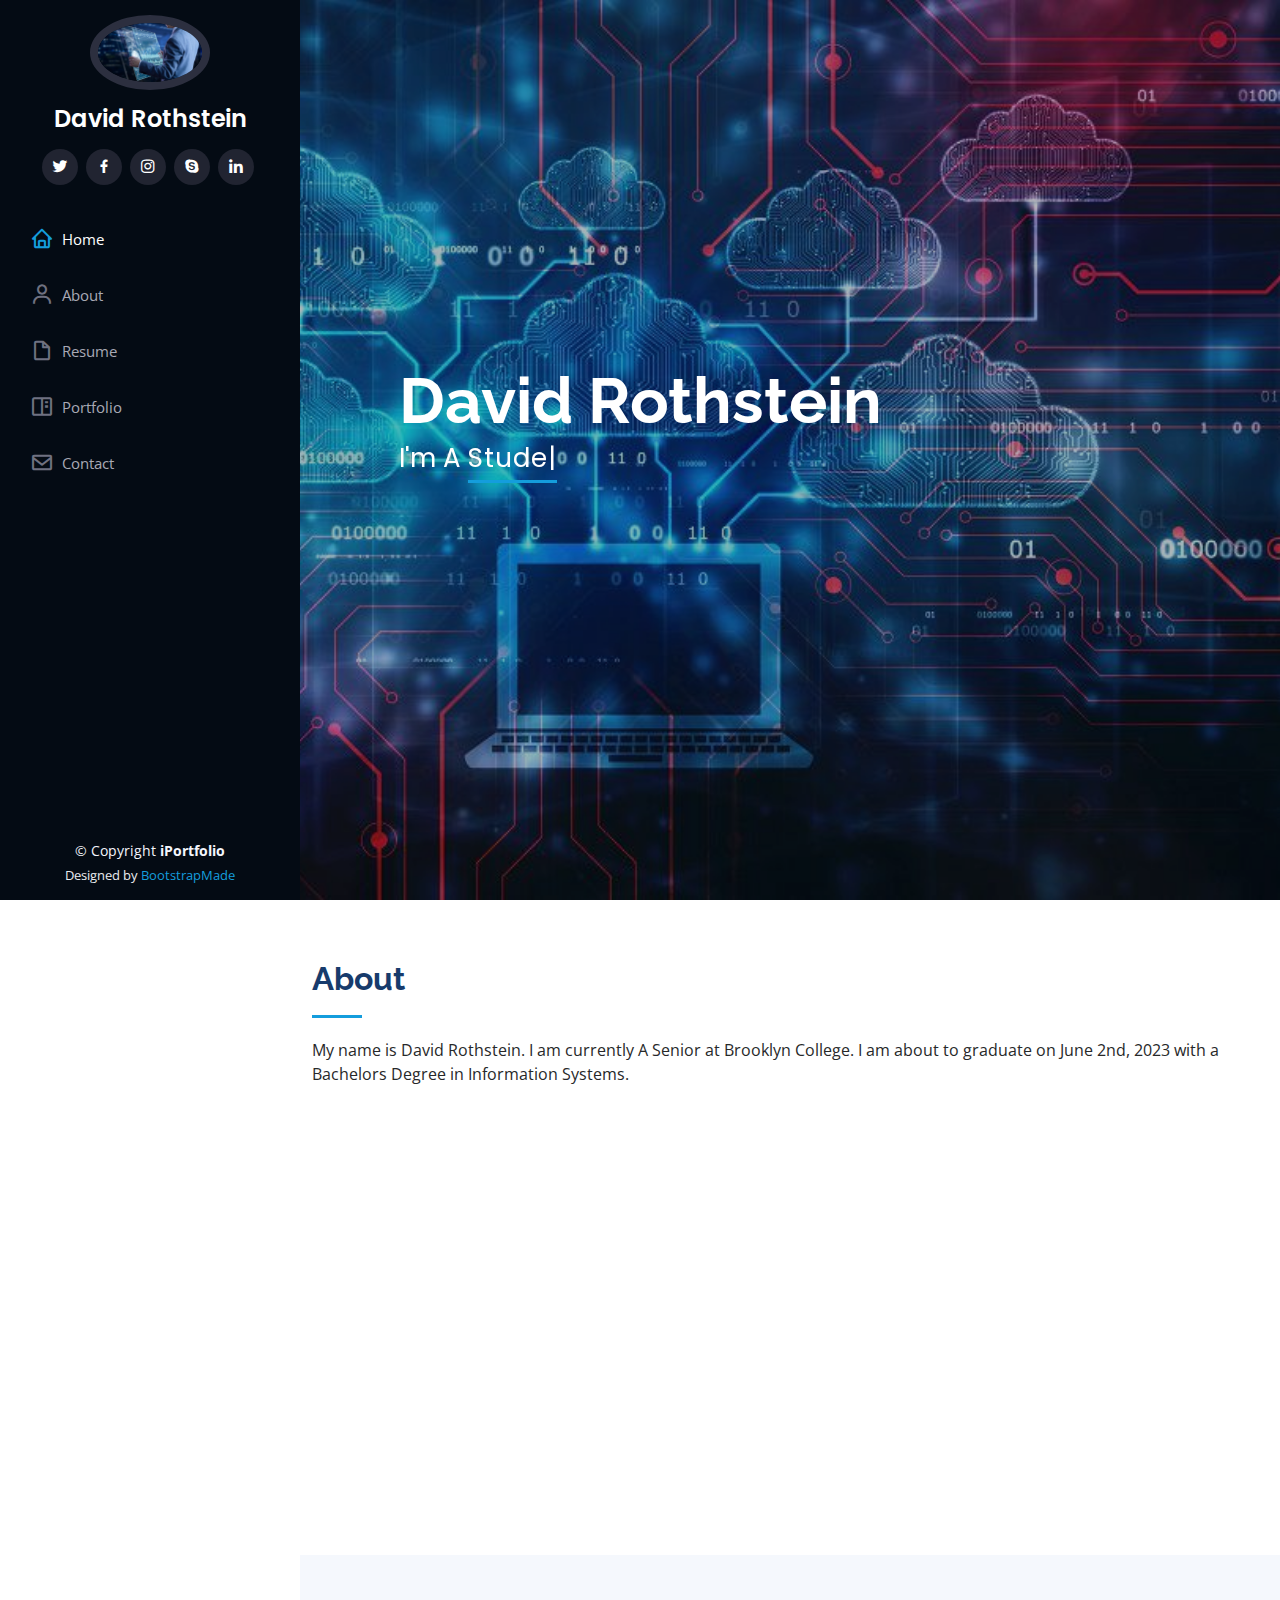
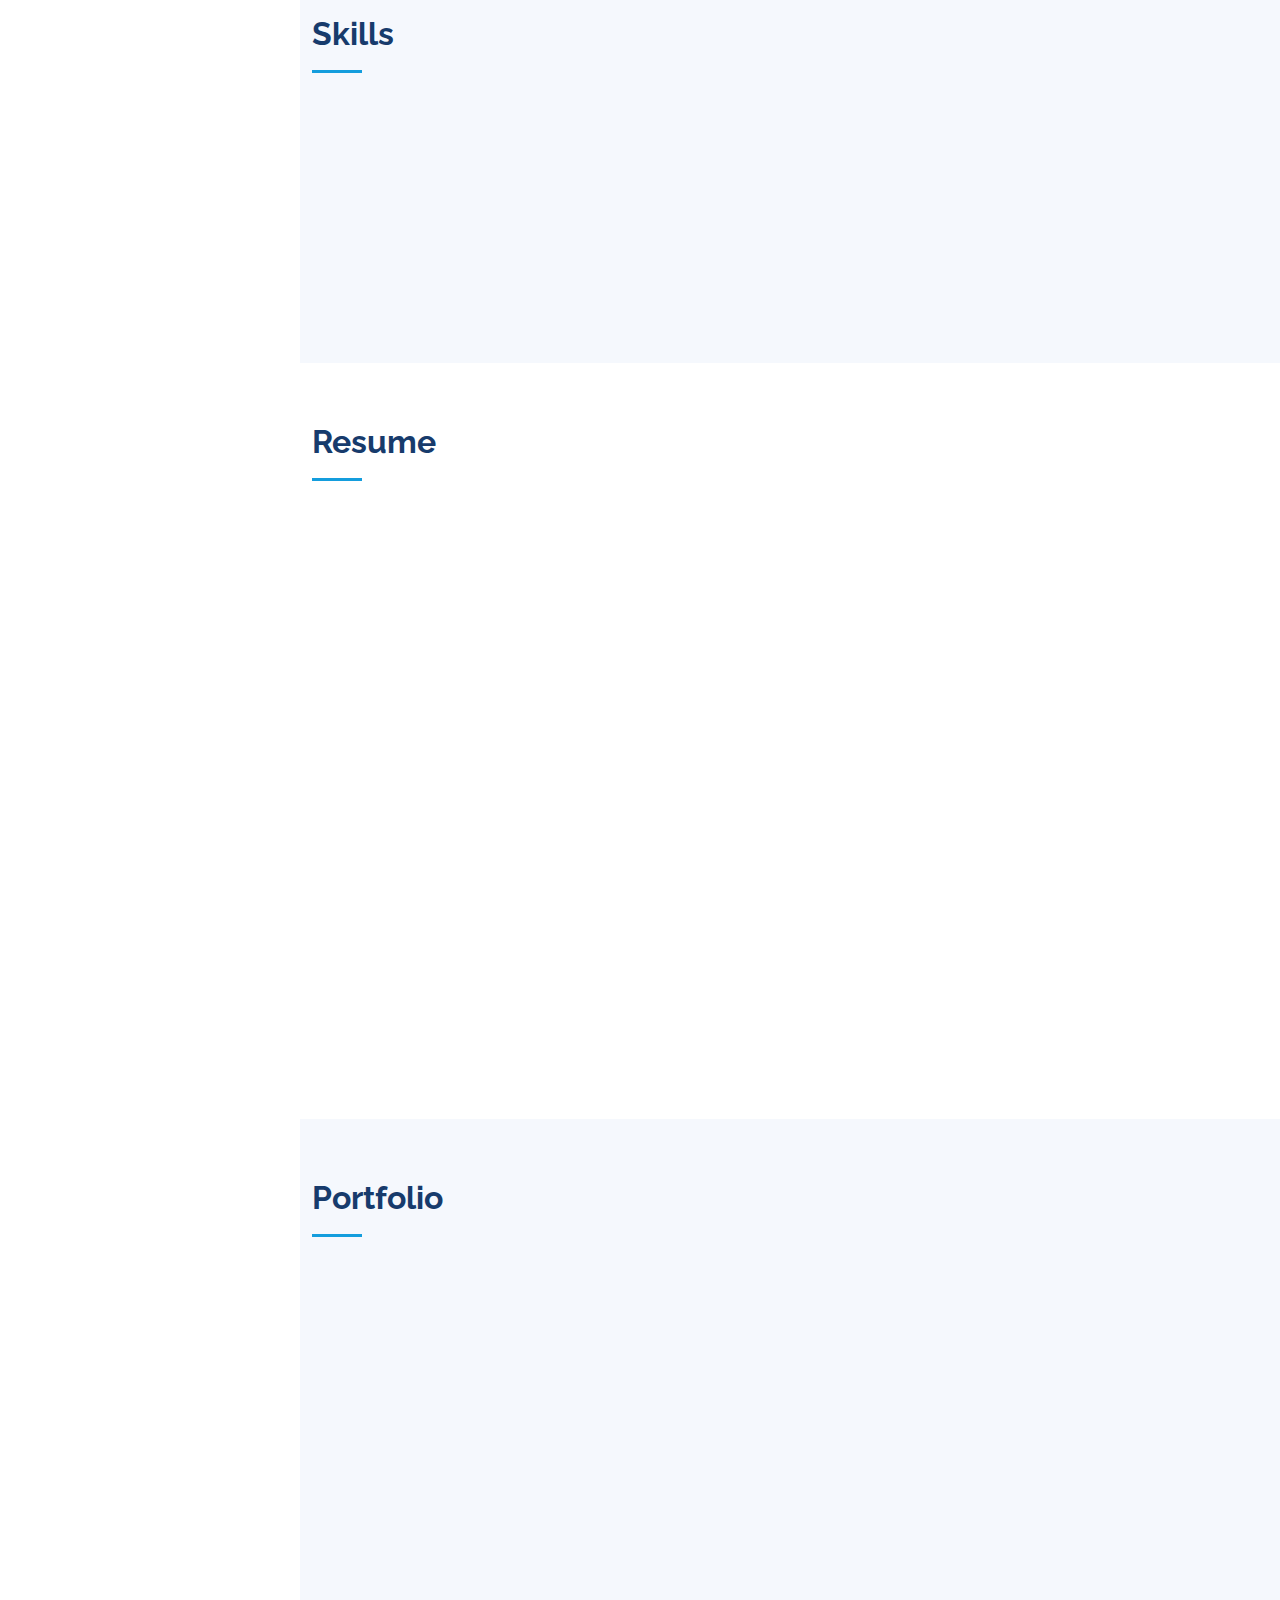
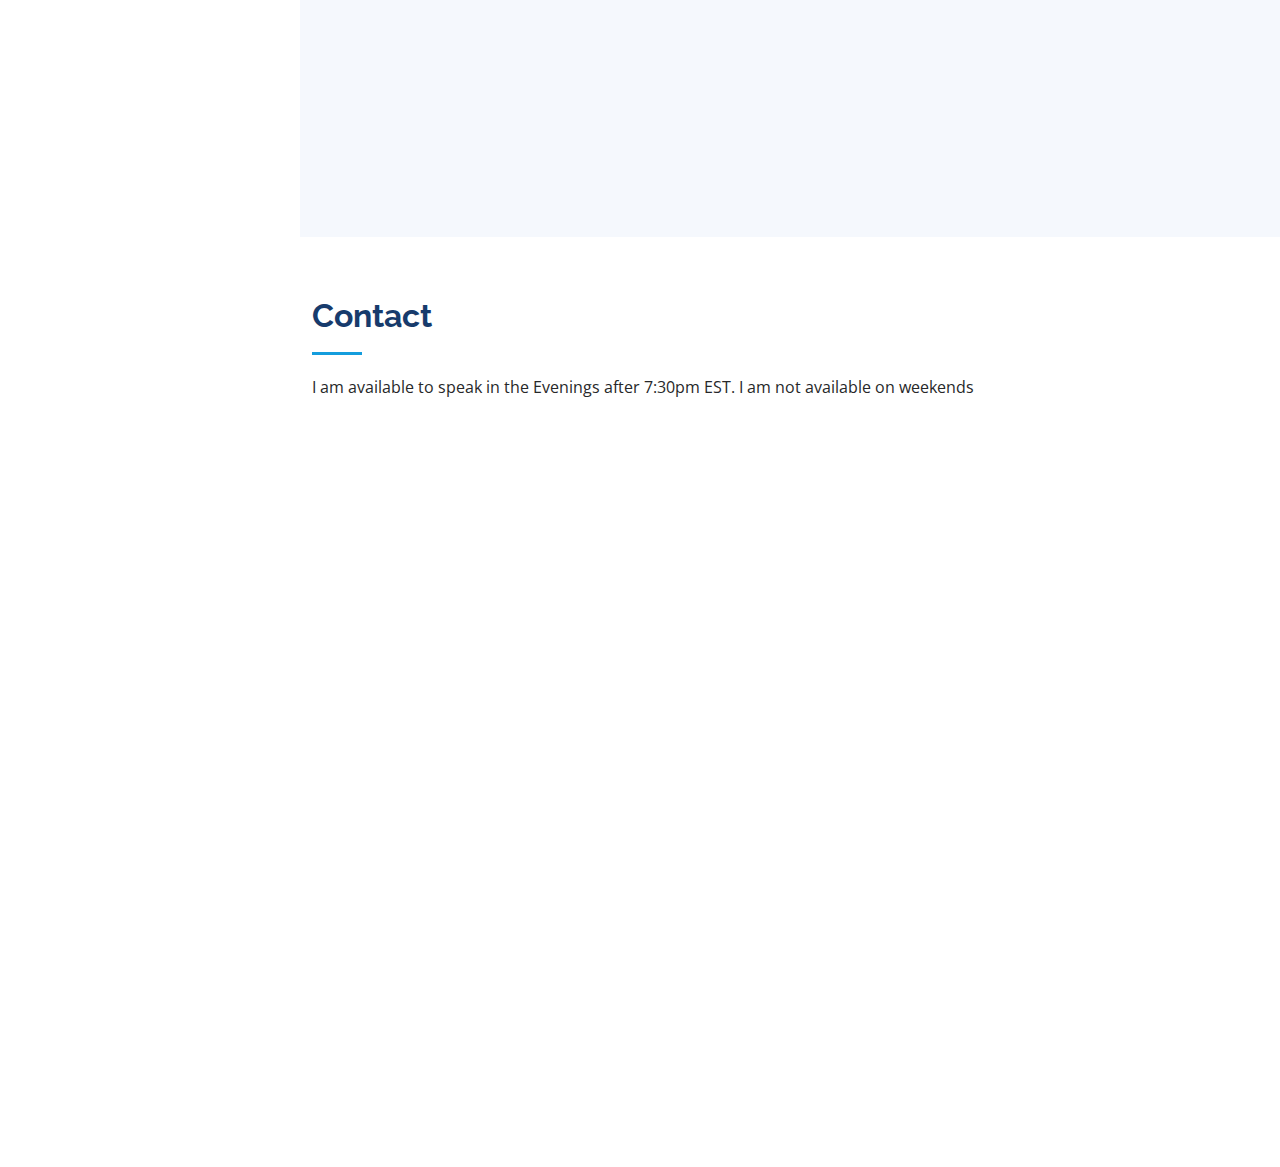
==== commit 9dd4208e: "update17" ====
--- a/iPortfolio/index.html
+++ b/iPortfolio/index.html
@@ -46,7 +46,7 @@
     <div class="d-flex flex-column">
 
       <div class="profile">
-        <img src="assets/img/profile-img.jpg" alt="" class="img-fluid rounded-circle">
+        <img src="assets/img/analyst.jpg" alt="" class="img-fluid rounded-circle">
         <h1 class="text-light"><a href="index.html">David Rothstein</a></h1>
         <div class="social-links mt-3 text-center">
           <a href="#" class="twitter"><i class="bx bxl-twitter"></i></a>
@@ -63,7 +63,6 @@
           <li><a href="#about" class="nav-link scrollto"><i class="bx bx-user"></i> <span>About</span></a></li>
           <li><a href="#resume" class="nav-link scrollto"><i class="bx bx-file-blank"></i> <span>Resume</span></a></li>
           <li><a href="#portfolio" class="nav-link scrollto"><i class="bx bx-book-content"></i> <span>Portfolio</span></a></li>
-          <li><a href="#services" class="nav-link scrollto"><i class="bx bx-server"></i> <span>Services</span></a></li>
           <li><a href="#contact" class="nav-link scrollto"><i class="bx bx-envelope"></i> <span>Contact</span></a></li>
         </ul>
       </nav><!-- .nav-menu -->
@@ -91,7 +90,7 @@
 
         <div class="row">
           <div class="col-lg-4" data-aos="fade-right">
-            <img src="assets/img/profile-img.jpg" class="img-fluid" alt="">
+            <img src="assets/img/sneaker.jpeg" class="img-fluid" alt="">
           </div>
           <div class="col-lg-8 pt-4 pt-lg-0 content" data-aos="fade-left">
             <h3>Student &amp; Data Entry.</h3>
@@ -207,7 +206,7 @@
               <h4>David Rothstein</h4>
               <p><em>Excellent time management skills, Ability to learn quickly, Strong work ethic, Computer proficiency. Proficiency in Microsoft Office, Microsoft Word, Microsoft Excel, Microsoft PowerPoint..</em></p>
               <ul>
-                <li>108th Street,Rockaway Park, NY</li>
+                <li>Rockaway Park, NY</li>
                 <li>(917) ***-****</li>
                 <li>drothstein00@gmail.com</li>
               </ul>
@@ -249,7 +248,7 @@
 
         <div class="section-title">
           <h2>Portfolio</h2>
-          <p>Magnam dolores commodi suscipit. Necessitatibus eius consequatur ex aliquid fuga eum quidem. Sit sint consectetur velit. Quisquam quos quisquam cupiditate. Et nemo qui impedit suscipit alias ea. Quia fugiat sit in iste officiis commodi quidem hic quas.</p>
+          <p></p>
         </div>
 
         <div class="row" data-aos="fade-up">
@@ -267,7 +266,7 @@
 
           <div class="col-lg-4 col-md-6 portfolio-item filter-app">
             <div class="portfolio-wrap">
-              <img src="assets/img/portfolio/portfolio-1.jpg" class="img-fluid" alt="">
+              <img src="assets/img/portfolio/p1.png" class="img-fluid" alt="">
               <div class="portfolio-links">
                 <a href="assets/img/portfolio/portfolio-1.jpg" data-gallery="portfolioGallery" class="portfolio-lightbox" title="App 1"><i class="bx bx-plus"></i></a>
                 <a href="portfolio-details.html" title="More Details"><i class="bx bx-link"></i></a>
@@ -277,7 +276,7 @@
 
           <div class="col-lg-4 col-md-6 portfolio-item filter-web">
             <div class="portfolio-wrap">
-              <img src="assets/img/portfolio/portfolio-2.jpg" class="img-fluid" alt="">
+              <img src="assets/img/portfolio/p2.png" class="img-fluid" alt="">
               <div class="portfolio-links">
                 <a href="assets/img/portfolio/portfolio-2.jpg" data-gallery="portfolioGallery" class="portfolio-lightbox" title="Web 3"><i class="bx bx-plus"></i></a>
                 <a href="portfolio-details.html" title="More Details"><i class="bx bx-link"></i></a>
@@ -287,7 +286,7 @@
 
           <div class="col-lg-4 col-md-6 portfolio-item filter-app">
             <div class="portfolio-wrap">
-              <img src="assets/img/portfolio/portfolio-3.jpg" class="img-fluid" alt="">
+              <img src="assets/img/portfolio/p3.png" class="img-fluid" alt="">
               <div class="portfolio-links">
                 <a href="assets/img/portfolio/portfolio-3.jpg" data-gallery="portfolioGallery" class="portfolio-lightbox" title="App 2"><i class="bx bx-plus"></i></a>
                 <a href="portfolio-details.html" title="More Details"><i class="bx bx-link"></i></a>
@@ -297,7 +296,7 @@
 
           <div class="col-lg-4 col-md-6 portfolio-item filter-card">
             <div class="portfolio-wrap">
-              <img src="assets/img/portfolio/portfolio-4.jpg" class="img-fluid" alt="">
+              <img src="assets/img/portfolio/p4.png" class="img-fluid" alt="">
               <div class="portfolio-links">
                 <a href="assets/img/portfolio/portfolio-4.jpg" data-gallery="portfolioGallery" class="portfolio-lightbox" title="Card 2"><i class="bx bx-plus"></i></a>
                 <a href="portfolio-details.html" title="More Details"><i class="bx bx-link"></i></a>
@@ -305,55 +304,6 @@
             </div>
           </div>
 
-          <div class="col-lg-4 col-md-6 portfolio-item filter-web">
-            <div class="portfolio-wrap">
-              <img src="assets/img/portfolio/portfolio-5.jpg" class="img-fluid" alt="">
-              <div class="portfolio-links">
-                <a href="assets/img/portfolio/portfolio-5.jpg" data-gallery="portfolioGallery" class="portfolio-lightbox" title="Web 2"><i class="bx bx-plus"></i></a>
-                <a href="portfolio-details.html" title="More Details"><i class="bx bx-link"></i></a>
-              </div>
-            </div>
-          </div>
-
-          <div class="col-lg-4 col-md-6 portfolio-item filter-app">
-            <div class="portfolio-wrap">
-              <img src="assets/img/portfolio/portfolio-6.jpg" class="img-fluid" alt="">
-              <div class="portfolio-links">
-                <a href="assets/img/portfolio/portfolio-6.jpg" data-gallery="portfolioGallery" class="portfolio-lightbox" title="App 3"><i class="bx bx-plus"></i></a>
-                <a href="portfolio-details.html" title="More Details"><i class="bx bx-link"></i></a>
-              </div>
-            </div>
-          </div>
-
-          <div class="col-lg-4 col-md-6 portfolio-item filter-card">
-            <div class="portfolio-wrap">
-              <img src="assets/img/portfolio/portfolio-7.jpg" class="img-fluid" alt="">
-              <div class="portfolio-links">
-                <a href="assets/img/portfolio/portfolio-7.jpg" data-gallery="portfolioGallery" class="portfolio-lightbox" title="Card 1"><i class="bx bx-plus"></i></a>
-                <a href="portfolio-details.html" title="More Details"><i class="bx bx-link"></i></a>
-              </div>
-            </div>
-          </div>
-
-          <div class="col-lg-4 col-md-6 portfolio-item filter-card">
-            <div class="portfolio-wrap">
-              <img src="assets/img/portfolio/portfolio-8.jpg" class="img-fluid" alt="">
-              <div class="portfolio-links">
-                <a href="assets/img/portfolio/portfolio-8.jpg" data-gallery="portfolioGallery" class="portfolio-lightbox" title="Card 3"><i class="bx bx-plus"></i></a>
-                <a href="portfolio-details.html" title="More Details"><i class="bx bx-link"></i></a>
-              </div>
-            </div>
-          </div>
-
-          <div class="col-lg-4 col-md-6 portfolio-item filter-web">
-            <div class="portfolio-wrap">
-              <img src="assets/img/portfolio/portfolio-9.jpg" class="img-fluid" alt="">
-              <div class="portfolio-links">
-                <a href="assets/img/portfolio/portfolio-9.jpg" data-gallery="portfolioGallery" class="portfolio-lightbox" title="Web 3"><i class="bx bx-plus"></i></a>
-                <a href="portfolio-details.html" title="More Details"><i class="bx bx-link"></i></a>
-              </div>
-            </div>
-          </div>
 
         </div>
 
@@ -377,7 +327,7 @@
               <div class="address">
                 <i class="bi bi-geo-alt"></i>
                 <h4>Location:</h4>
-                <p>108th Street, Rockaway Park, NY 11694</p>
+                <p>Rockaway Park, NY 11694</p>
               </div>
 
               <div class="email">
@@ -392,7 +342,7 @@
                 <p>+1 917 *** ****</p>
               </div>
 
-              <iframe src="https://www.google.com/maps/embed?pb=!1m14!1m8!1m3!1d12097.433213460943!2d-74.0062269!3d40.7101282!3m2!1i1024!2i768!4f13.1!3m3!1m2!1s0x0%3A0xb89d1fe6bc499443!2sDowntown+Conference+Center!5e0!3m2!1smk!2sbg!4v1539943755621" frameborder="0" style="border:0; width: 100%; height: 290px;" allowfullscreen></iframe>
+              <iframe src="https://www.google.com/maps/embed?pb=!1m14!1m8!1m3!1d24241.134810702206!2d-73.8290504!3d40.5826242!3m2!1i1024!2i768!4f13.1!3m3!1m2!1s0x89c26876363711a3%3A0xe5c433c345d63995!2sRockaway%20Beach%2C%20Queens%2C%20NY!5e0!3m2!1sen!2sus!4v1682811482514!5m2!1sen!2sus" frameborder="0" style="border:0; width: 100%; height: 290px;" allowfullscreen></iframe>
             </div>
 
           </div>
--- a/iPortfolio/assets/css/style.css
+++ b/iPortfolio/assets/css/style.css
@@ -229,7 +229,7 @@
 #hero {
   width: 100%;
   height: 100vh;
-  background: url("../img/hero-bg.jpg") top center;
+  background: url("../img/information.jpg") top center;
   background-size: cover;
 }
 
